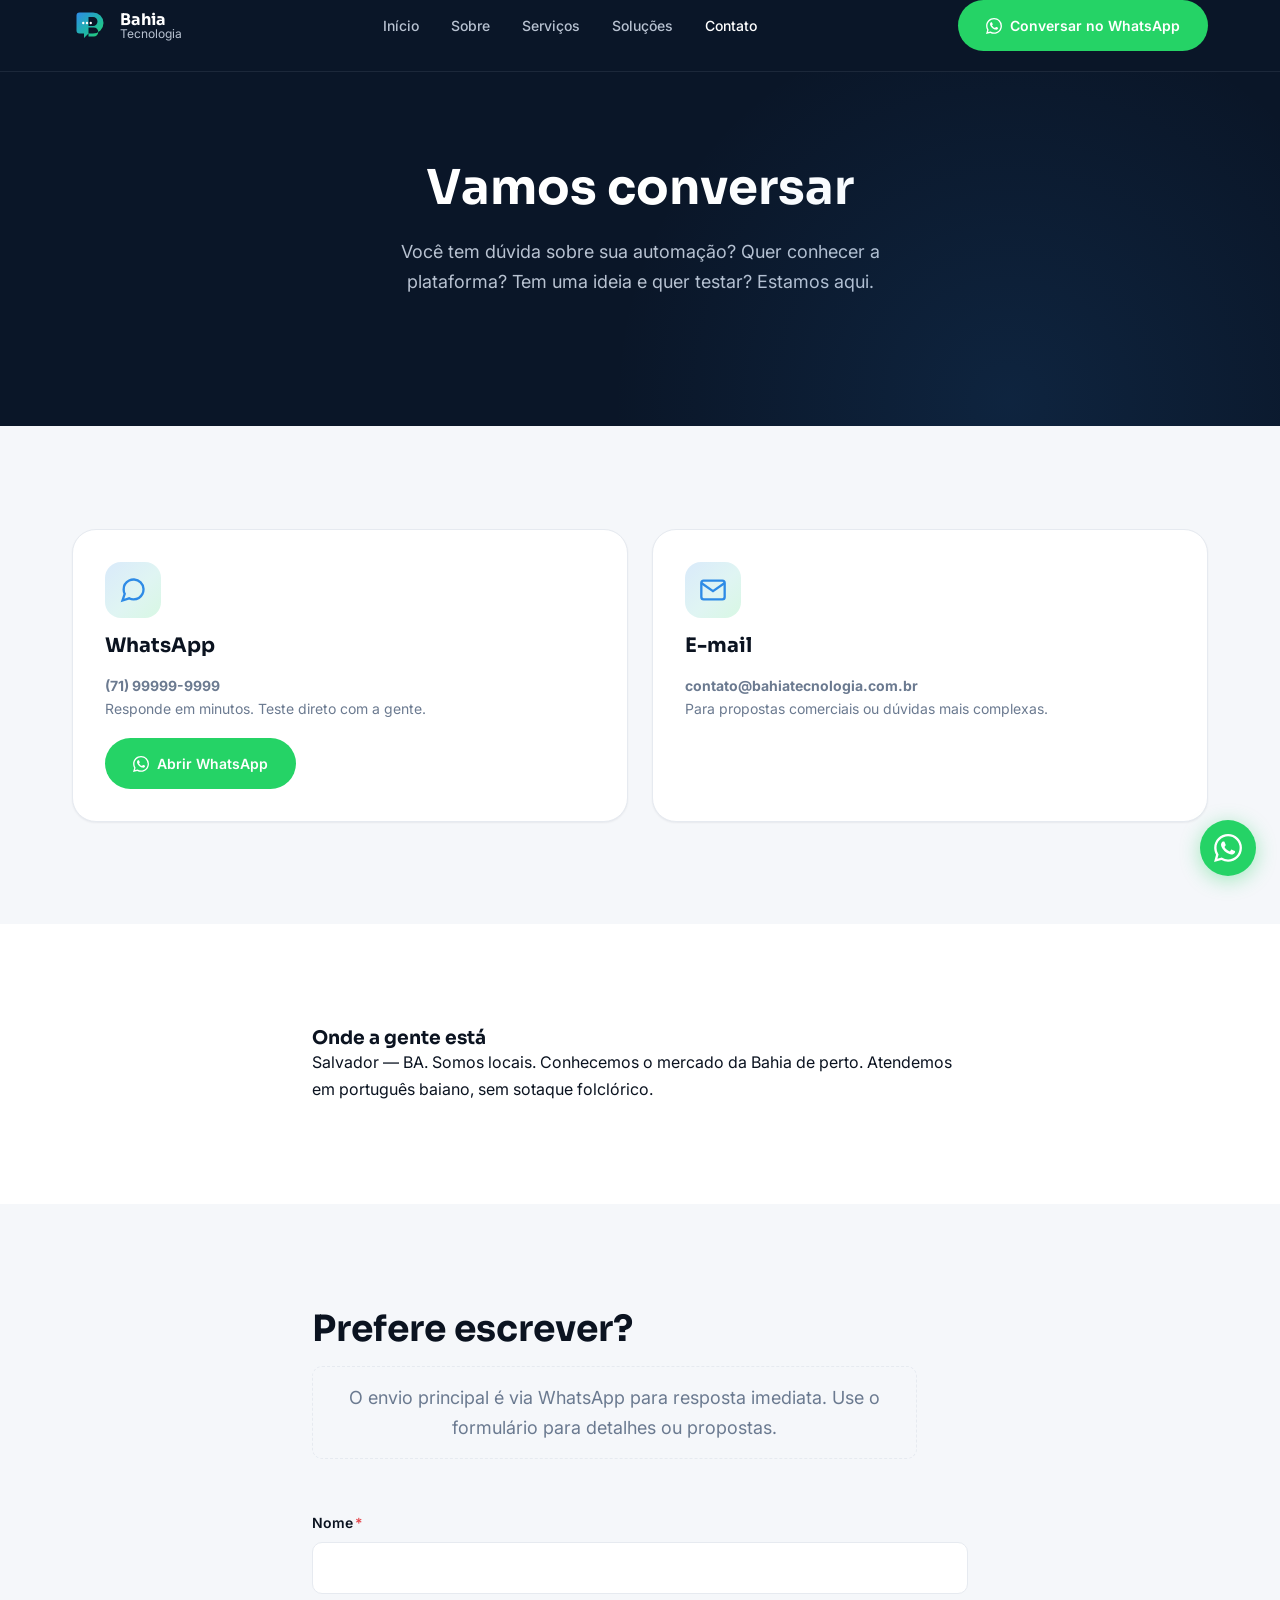
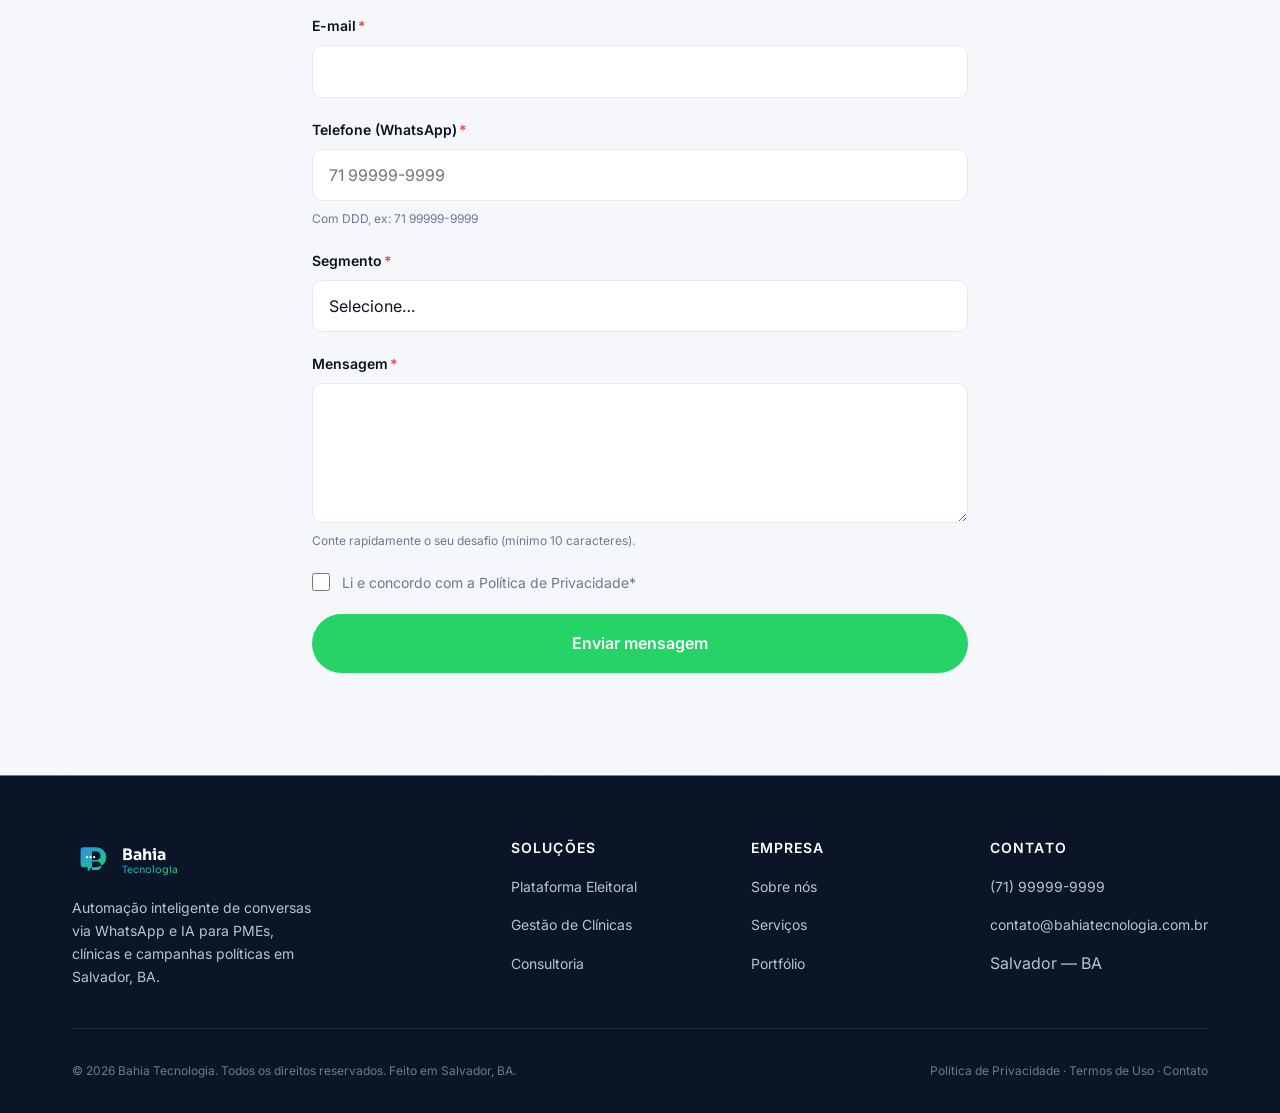
==== contato/index.html @ dd0cb9d2 "feat: implementação completa do site institucional Bahia Tecnologia - 10 páginas HTML (home, sobre, " ====
<!DOCTYPE html>
<html lang="pt-BR">
<head>
  <meta charset="UTF-8">
  <meta name="viewport" content="width=device-width, initial-scale=1.0">
  <title>Contato | Bahia Tecnologia</title>
  <meta name="description" content="Fale conosco. WhatsApp (71) 99999-9999 ou envie e-mail. Estamos em Salvador, BA.">
  <link rel="canonical" href="https://bahiatecnologia.com.br/contato">
  <meta property="og:type" content="website">
  <meta property="og:locale" content="pt_BR">
  <meta property="og:site_name" content="Bahia Tecnologia">
  <meta property="og:title" content="Contato | Bahia Tecnologia">
  <meta property="og:description" content="Fale conosco. WhatsApp (71) 99999-9999 ou envie e-mail. Estamos em Salvador, BA.">
  <meta property="og:url" content="https://bahiatecnologia.com.br/contato">
  <meta property="og:image" content="https://bahiatecnologia.com.br/assets/img/og-cover.svg">
  <meta name="twitter:card" content="summary_large_image">
  <meta name="twitter:title" content="Contato | Bahia Tecnologia">
  <meta name="twitter:description" content="Fale conosco. WhatsApp (71) 99999-9999 ou envie e-mail. Estamos em Salvador, BA.">
  <meta name="twitter:image" content="https://bahiatecnologia.com.br/assets/img/og-cover.svg">
  <meta name="theme-color" content="#0b1320">
  <link rel="icon" type="image/svg+xml" href="/assets/favicon.svg">
  <link rel="preconnect" href="https://fonts.googleapis.com">
  <link rel="preconnect" href="https://fonts.gstatic.com" crossorigin>
  <link rel="stylesheet" href="/assets/css/styles.css">
</head>
<body>
<a class="skip-link" href="#main">Pular para o conteúdo principal</a>
<header class="navbar" role="banner">
  <div class="container">
    <div class="navbar__inner">
      <a href="/" class="navbar__logo" aria-label="Bahia Tecnologia — ir para a página inicial">
        <svg xmlns="http://www.w3.org/2000/svg" viewBox="0 0 48 48" width="36" height="36" aria-hidden="true" focusable="false">
  <defs><linearGradient id="nav-brand" x1="0" y1="0" x2="1" y2="1"><stop offset="0%" stop-color="#2E8BE6"/><stop offset="55%" stop-color="#1FB6A8"/><stop offset="100%" stop-color="#25D366"/></linearGradient></defs>
  <path fill="url(#nav-brand)" d="M10 6 h18 a14 14 0 0 1 0 28 h-6 l-6 6 v-6 h-6 a4 4 0 0 1 -4 -4 V10 a4 4 0 0 1 4 -4 z M22 12 h6 a6 6 0 0 1 0 12 h-6 z M22 26 h7 a6 6 0 0 1 0 12 h-7 z" fill-rule="evenodd"/>
  <g fill="#FFFFFF"><circle cx="15" cy="20" r="1.6"/><circle cx="20" cy="20" r="1.6"/><circle cx="25" cy="20" r="1.6"/></g>
</svg>
        <div class="navbar__logo-text"><strong>Bahia</strong><span>Tecnologia</span></div>
      </a>
      <nav class="navbar__nav" role="navigation" aria-label="Navegação principal">
        <a href="/">Início</a>
        <a href="/sobre">Sobre</a>
        <a href="/servicos">Serviços</a>
        <a href="/portifolio">Soluções</a>
        <a href="/contato" aria-current="page">Contato</a>
      </nav>
      <div class="navbar__actions">
        <a href="https://wa.me/5571999999999?text=Ol%C3%A1!%20Tenho%20interesse%20nas%20solu%C3%A7%C3%B5es%20da%20Bahia%20Tecnologia." class="btn btn-primary navbar__cta" target="_blank" rel="noopener noreferrer" aria-label="Conversar no WhatsApp (abre em nova aba)">
          <svg viewBox="0 0 24 24" width="16" height="16" aria-hidden="true" focusable="false" style="fill:currentColor;flex-shrink:0"><path d="M17.472 14.382c-.297-.149-1.758-.867-2.03-.967-.273-.099-.471-.148-.67.15-.197.297-.767.966-.94 1.164-.173.199-.347.223-.644.075-.297-.15-1.255-.463-2.39-1.475-.883-.788-1.48-1.761-1.653-2.059-.173-.297-.018-.458.13-.606.134-.133.298-.347.446-.52.149-.174.198-.298.298-.497.099-.198.05-.371-.025-.52-.075-.149-.669-1.612-.916-2.207-.242-.579-.487-.5-.669-.51-.173-.008-.371-.01-.57-.01-.198 0-.52.074-.792.372-.272.297-1.04 1.016-1.04 2.479 0 1.462 1.065 2.875 1.213 3.074.149.198 2.096 3.2 5.077 4.487.709.306 1.262.489 1.694.625.712.227 1.36.195 1.871.118.571-.085 1.758-.719 2.006-1.413.248-.694.248-1.289.173-1.413-.074-.124-.272-.198-.57-.347m-5.421 7.403h-.004a9.87 9.87 0 01-5.031-1.378l-.361-.214-3.741.982.998-3.648-.235-.374a9.86 9.86 0 01-1.51-5.26c.001-5.45 4.436-9.884 9.888-9.884 2.64 0 5.122 1.03 6.988 2.898a9.825 9.825 0 012.893 6.994c-.003 5.45-4.437 9.884-9.885 9.884m8.413-18.297A11.815 11.815 0 0012.05 0C5.495 0 .16 5.335.157 11.892c0 2.096.547 4.142 1.588 5.945L.057 24l6.305-1.654a11.882 11.882 0 005.683 1.448h.005c6.554 0 11.89-5.335 11.893-11.893a11.821 11.821 0 00-3.48-8.413z"/></svg> Conversar no WhatsApp
        </a>
        <button class="navbar__burger" aria-expanded="false" aria-controls="mobile-menu" aria-label="Abrir menu de navegação">
          <span></span><span></span><span></span>
        </button>
      </div>
    </div>
  </div>
  <nav id="mobile-menu" class="navbar__mobile" role="navigation" aria-label="Navegação móvel">
    <a href="/">Início</a>
    <a href="/sobre">Sobre</a>
    <a href="/servicos">Serviços</a>
    <a href="/portifolio">Soluções</a>
    <a href="/contato" aria-current="page">Contato</a>
    <a href="https://wa.me/5571999999999?text=Ol%C3%A1!%20Tenho%20interesse%20nas%20solu%C3%A7%C3%B5es%20da%20Bahia%20Tecnologia." class="btn btn-primary" target="_blank" rel="noopener noreferrer">Conversar no WhatsApp</a>
  </nav>
</header>
<main id="main">
<section class="hero hero--compact section--dark" aria-labelledby="ct-title">
  <div class="container">
    <h1 id="ct-title" class="hero__title">Vamos conversar</h1>
    <p class="hero__lead">Você tem dúvida sobre sua automação? Quer conhecer a plataforma? Tem uma ideia e quer testar? Estamos aqui.</p>
  </div>
</section>

<section class="section section--light" aria-labelledby="canais-title">
  <div class="container">
    <h2 id="canais-title" class="visually-hidden">Canais de contato</h2>
    <div class="contact-methods">
      <article class="contact-card">
        <div class="contact-card__icon" aria-hidden="true">
          <svg viewBox="0 0 24 24" stroke-width="2"><path d="M21 11.5a8.38 8.38 0 0 1-.9 3.8 8.5 8.5 0 0 1-7.6 4.7 8.38 8.38 0 0 1-3.8-.9L3 21l1.9-5.7a8.38 8.38 0 0 1-.9-3.8 8.5 8.5 0 0 1 4.7-7.6 8.38 8.38 0 0 1 3.8-.9h.5a8.48 8.48 0 0 1 8 8v.5z"/></svg>
        </div>
        <h3>WhatsApp</h3>
        <p><strong>(71) 99999-9999</strong><br>Responde em minutos. Teste direto com a gente.</p>
        <a href="https://wa.me/5571999999999?text=Ol%C3%A1!%20Tenho%20interesse%20nas%20solu%C3%A7%C3%B5es%20da%20Bahia%20Tecnologia." class="btn btn-primary" target="_blank" rel="noopener noreferrer"><svg viewBox="0 0 24 24" width="16" height="16" aria-hidden="true" focusable="false" style="fill:currentColor;flex-shrink:0"><path d="M17.472 14.382c-.297-.149-1.758-.867-2.03-.967-.273-.099-.471-.148-.67.15-.197.297-.767.966-.94 1.164-.173.199-.347.223-.644.075-.297-.15-1.255-.463-2.39-1.475-.883-.788-1.48-1.761-1.653-2.059-.173-.297-.018-.458.13-.606.134-.133.298-.347.446-.52.149-.174.198-.298.298-.497.099-.198.05-.371-.025-.52-.075-.149-.669-1.612-.916-2.207-.242-.579-.487-.5-.669-.51-.173-.008-.371-.01-.57-.01-.198 0-.52.074-.792.372-.272.297-1.04 1.016-1.04 2.479 0 1.462 1.065 2.875 1.213 3.074.149.198 2.096 3.2 5.077 4.487.709.306 1.262.489 1.694.625.712.227 1.36.195 1.871.118.571-.085 1.758-.719 2.006-1.413.248-.694.248-1.289.173-1.413-.074-.124-.272-.198-.57-.347m-5.421 7.403h-.004a9.87 9.87 0 01-5.031-1.378l-.361-.214-3.741.982.998-3.648-.235-.374a9.86 9.86 0 01-1.51-5.26c.001-5.45 4.436-9.884 9.888-9.884 2.64 0 5.122 1.03 6.988 2.898a9.825 9.825 0 012.893 6.994c-.003 5.45-4.437 9.884-9.885 9.884m8.413-18.297A11.815 11.815 0 0012.05 0C5.495 0 .16 5.335.157 11.892c0 2.096.547 4.142 1.588 5.945L.057 24l6.305-1.654a11.882 11.882 0 005.683 1.448h.005c6.554 0 11.89-5.335 11.893-11.893a11.821 11.821 0 00-3.48-8.413z"/></svg> Abrir WhatsApp</a>
      </article>
      <article class="contact-card">
        <div class="contact-card__icon" aria-hidden="true">
          <svg viewBox="0 0 24 24" stroke-width="2"><path d="M4 4h16c1.1 0 2 .9 2 2v12c0 1.1-.9 2-2 2H4c-1.1 0-2-.9-2-2V6c0-1.1.9-2 2-2z"/><polyline points="22,6 12,13 2,6"/></svg>
        </div>
        <h3>E-mail</h3>
        <p><strong>contato@bahiatecnologia.com.br</strong><br>Para propostas comerciais ou dúvidas mais complexas.</p>
        <a href="mailto:contato@bahiatecnologia.com.br" class="btn btn-secondary">Enviar e-mail</a>
      </article>
    </div>
  </div>
</section>

<section class="section section--light-alt" aria-labelledby="local-title">
  <div class="container container-narrow">
    <h2 id="local-title" class="visually-hidden">Localização</h2>
    <h3>Onde a gente está</h3>
    <p>Salvador — BA. Somos locais. Conhecemos o mercado da Bahia de perto. Atendemos em português baiano, sem sotaque folclórico.</p>
  </div>
</section>

<section class="section section--light" aria-labelledby="form-title">
  <div class="container container-narrow">
    <div class="section__head">
      <h2 id="form-title">Prefere escrever?</h2>
      <p class="form__fallback">O envio principal é via WhatsApp para resposta imediata. Use o formulário para detalhes ou propostas.</p>
    </div>
    <form id="contact-form" class="form" action="#" method="post" novalidate>
      <div class="form__field">
        <label class="form__label" for="nome">Nome<span class="required">*</span></label>
        <input class="form__input" type="text" id="nome" name="nome" required autocomplete="name">
        <span class="form__error" role="alert">Informe seu nome.</span>
      </div>
      <div class="form__field">
        <label class="form__label" for="email">E-mail<span class="required">*</span></label>
        <input class="form__input" type="email" id="email" name="email" required autocomplete="email">
        <span class="form__error" role="alert">Informe um e-mail válido.</span>
      </div>
      <div class="form__field">
        <label class="form__label" for="telefone">Telefone (WhatsApp)<span class="required">*</span></label>
        <input class="form__input" type="tel" id="telefone" name="telefone" required autocomplete="tel" placeholder="71 99999-9999">
        <span class="form__hint">Com DDD, ex: 71 99999-9999</span>
        <span class="form__error" role="alert">Informe um telefone válido.</span>
      </div>
      <div class="form__field">
        <label class="form__label" for="segmento">Segmento<span class="required">*</span></label>
        <select class="form__select" id="segmento" name="segmento" required>
          <option value="">Selecione…</option>
          <option value="clinicas">Clínicas</option>
          <option value="politica">Campanha Política</option>
          <option value="ecommerce">Comércio/E-commerce</option>
          <option value="profissional">Profissional Liberal</option>
          <option value="outro">Outro</option>
        </select>
        <span class="form__error" role="alert">Selecione um segmento.</span>
      </div>
      <div class="form__field">
        <label class="form__label" for="mensagem">Mensagem<span class="required">*</span></label>
        <textarea class="form__textarea" id="mensagem" name="mensagem" required minlength="10"></textarea>
        <span class="form__hint">Conte rapidamente o seu desafio (mínimo 10 caracteres).</span>
        <span class="form__error" role="alert">Escreva ao menos 10 caracteres.</span>
      </div>
      <div class="form__field form__checkbox">
        <input type="checkbox" id="privacy" name="privacy" required>
        <label for="privacy">Li e concordo com a <a href="/politica-privacidade">Política de Privacidade</a><span class="required">*</span></label>
      </div>
      <button type="submit" class="btn btn-primary btn-lg">Enviar mensagem</button>
    </form>
    <div id="form-success" class="form__success" role="status" aria-live="polite">
      <p>✅ Mensagem recebida! Vamos responder pelo WhatsApp em breve.</p>
    </div>
  </div>
</section>
</main>
<footer class="footer" role="contentinfo">
  <div class="container">
    <div class="footer__grid">
      <div class="footer__brand">
        <a href="/" aria-label="Bahia Tecnologia — página inicial">
          <svg xmlns="http://www.w3.org/2000/svg" viewBox="0 0 220 56" width="160" height="40" role="img" aria-label="Bahia Tecnologia">
  <defs><linearGradient id="ft-brand" x1="0" y1="0" x2="1" y2="1"><stop offset="0%" stop-color="#2E8BE6"/><stop offset="55%" stop-color="#1FB6A8"/><stop offset="100%" stop-color="#25D366"/></linearGradient></defs>
  <g transform="translate(4,4)">
    <path fill="url(#ft-brand)" d="M10 6 h18 a14 14 0 0 1 0 28 h-6 l-6 6 v-6 h-6 a4 4 0 0 1 -4 -4 V10 a4 4 0 0 1 4 -4 z M22 12 h6 a6 6 0 0 1 0 12 h-6 z M22 26 h7 a6 6 0 0 1 0 12 h-7 z" fill-rule="evenodd"/>
    <g fill="#FFFFFF"><circle cx="15" cy="20" r="1.6"/><circle cx="20" cy="20" r="1.6"/><circle cx="25" cy="20" r="1.6"/></g>
  </g>
  <g font-family="Sora,'Plus Jakarta Sans',system-ui,sans-serif" fill="#FFFFFF">
    <text x="68" y="28" font-size="22" font-weight="700">Bahia</text>
    <text x="68" y="46" font-size="14" font-weight="400" fill="url(#ft-brand)">Tecnologia</text>
  </g>
</svg>
        </a>
        <p>Automação inteligente de conversas via WhatsApp e IA para PMEs, clínicas e campanhas políticas em Salvador, BA.</p>
      </div>
      <div class="footer__col">
        <h3>Soluções</h3>
        <ul>
          <li><a href="/portifolio/plataforma-eleitoral">Plataforma Eleitoral</a></li>
          <li><a href="/portifolio/gestao-clinicas">Gestão de Clínicas</a></li>
          <li><a href="/servicos">Consultoria</a></li>
        </ul>
      </div>
      <div class="footer__col">
        <h3>Empresa</h3>
        <ul>
          <li><a href="/sobre">Sobre nós</a></li>
          <li><a href="/servicos">Serviços</a></li>
          <li><a href="/portifolio">Portfólio</a></li>
        </ul>
      </div>
      <div class="footer__col">
        <h3>Contato</h3>
        <ul>
          <li><a href="https://wa.me/5571999999999" target="_blank" rel="noopener noreferrer">(71) 99999-9999</a></li>
          <li><a href="mailto:contato@bahiatecnologia.com.br">contato@bahiatecnologia.com.br</a></li>
          <li>Salvador — BA</li>
        </ul>
      </div>
    </div>
    <div class="footer__bottom">
      <p>© 2026 Bahia Tecnologia. Todos os direitos reservados. Feito em Salvador, BA.</p>
      <div>
        <a href="/politica-privacidade">Política de Privacidade</a> ·
        <a href="/termos">Termos de Uso</a> ·
        <a href="/contato">Contato</a>
      </div>
    </div>
  </div>
</footer>
<a href="https://wa.me/5571999999999?text=Ol%C3%A1!%20Tenho%20interesse%20nas%20solu%C3%A7%C3%B5es%20da%20Bahia%20Tecnologia." class="fab-wa" target="_blank" rel="noopener noreferrer" aria-label="Conversar no WhatsApp (abre em nova aba)">
  <svg viewBox="0 0 24 24" aria-hidden="true" focusable="false"><path d="M17.472 14.382c-.297-.149-1.758-.867-2.03-.967-.273-.099-.471-.148-.67.15-.197.297-.767.966-.94 1.164-.173.199-.347.223-.644.075-.297-.15-1.255-.463-2.39-1.475-.883-.788-1.48-1.761-1.653-2.059-.173-.297-.018-.458.13-.606.134-.133.298-.347.446-.52.149-.174.198-.298.298-.497.099-.198.05-.371-.025-.52-.075-.149-.669-1.612-.916-2.207-.242-.579-.487-.5-.669-.51-.173-.008-.371-.01-.57-.01-.198 0-.52.074-.792.372-.272.297-1.04 1.016-1.04 2.479 0 1.462 1.065 2.875 1.213 3.074.149.198 2.096 3.2 5.077 4.487.709.306 1.262.489 1.694.625.712.227 1.36.195 1.871.118.571-.085 1.758-.719 2.006-1.413.248-.694.248-1.289.173-1.413-.074-.124-.272-.198-.57-.347m-5.421 7.403h-.004a9.87 9.87 0 01-5.031-1.378l-.361-.214-3.741.982.998-3.648-.235-.374a9.86 9.86 0 01-1.51-5.26c.001-5.45 4.436-9.884 9.888-9.884 2.64 0 5.122 1.03 6.988 2.898a9.825 9.825 0 012.893 6.994c-.003 5.45-4.437 9.884-9.885 9.884m8.413-18.297A11.815 11.815 0 0012.05 0C5.495 0 .16 5.335.157 11.892c0 2.096.547 4.142 1.588 5.945L.057 24l6.305-1.654a11.882 11.882 0 005.683 1.448h.005c6.554 0 11.89-5.335 11.893-11.893a11.821 11.821 0 00-3.48-8.413z"/></svg>
</a>
<script src="/assets/js/main.js" defer></script>
</body>
</html>
---- assets/css/styles.css ----
/* =================================================================
   Bahia Tecnologia — Design System
   Source of truth: neo-design-system.md
   ================================================================= */

@import url('https://fonts.googleapis.com/css2?family=Sora:wght@400;600;700&family=Inter:wght@400;500;600&display=swap');

/* ── Tokens ─────────────────────────────────────────────────────── */
:root {
  /* Raw palette */
  --color-navy-950: #0A1628;
  --color-navy-900: #0E1E36;
  --color-navy-800: #13294B;
  --color-navy-700: #1B3A66;
  --color-blue-500: #2E8BE6;
  --color-blue-400: #3FA9FF;
  --color-teal-500: #1FB6A8;
  --color-green-500: #25D366;
  --color-green-400: #3DDC84;
  --color-white:    #FFFFFF;
  --color-cream-50: #F5F7FA;
  --color-gray-100: #E6EAF0;
  --color-gray-300: #B8C2D1;
  --color-gray-500: #6B7A90;
  --color-gray-700: #2A3447;
  --color-ink-900:  #0B1320;

  /* Semantic */
  --bg-dark:               var(--color-navy-950);
  --bg-dark-alt:           var(--color-navy-900);
  --bg-light:              var(--color-cream-50);
  --bg-light-alt:          #FFFFFF;
  --surface-elevated-dark: var(--color-navy-800);
  --primary:               var(--color-blue-500);
  --whatsapp:              var(--color-green-500);
  --whatsapp-hover:        var(--color-green-400);
  --text-on-dark:          var(--color-white);
  --text-on-dark-muted:    var(--color-gray-300);
  --text-on-light:         var(--color-ink-900);
  --text-on-light-muted:   var(--color-gray-500);
  --muted:                 var(--color-gray-500);
  --border-dark:           rgba(184,194,209,0.10);
  --border-light:          var(--color-gray-100);
  --focus-ring:            rgba(63,169,255,0.5);
  --danger:                #E5484D;
  --success:               var(--color-green-500);

  /* Gradients */
  --gradient-brand:      linear-gradient(135deg,#2E8BE6 0%,#1FB6A8 55%,#25D366 100%);
  --gradient-brand-soft: linear-gradient(135deg,rgba(46,139,230,.18) 0%,rgba(31,182,168,.14) 55%,rgba(37,211,102,.18) 100%);

  /* Typography */
  --font-display: "Sora","Plus Jakarta Sans",ui-sans-serif,system-ui,sans-serif;
  --font-body:    "Inter",ui-sans-serif,system-ui,-apple-system,"Segoe UI",Roboto,sans-serif;
  --font-mono:    "JetBrains Mono",ui-monospace,Menlo,monospace;

  --text-xs:      0.75rem;
  --text-sm:      0.875rem;
  --text-base:    1rem;
  --text-lg:      1.125rem;
  --text-xl:      1.25rem;
  --text-2xl:     1.5rem;
  --text-3xl:     1.875rem;
  --text-4xl:     2.25rem;
  --text-5xl:     3rem;
  --text-6xl:     3.75rem;
  --text-display: clamp(2.5rem, 4vw + 1rem, 4.5rem);

  /* Layout */
  --container-max:     1200px;
  --container-narrow:  720px;
  --container-padding: clamp(1rem, 4vw, 2rem);

  /* Spacing */
  --space-1:  .25rem;  --space-2:  .5rem;   --space-3:  .75rem;
  --space-4:  1rem;    --space-5:  1.25rem; --space-6:  1.5rem;
  --space-8:  2rem;    --space-10: 2.5rem;  --space-12: 3rem;
  --space-16: 4rem;    --space-20: 5rem;    --space-24: 6rem;
  --space-32: 8rem;

  /* Radius */
  --radius-sm:   6px;
  --radius-md:   10px;
  --radius-lg:   16px;
  --radius-xl:   24px;
  --radius-pill: 999px;

  /* Shadows */
  --shadow-sm:   0 1px 2px rgba(11,19,32,.06);
  --shadow-md:   0 4px 12px rgba(11,19,32,.08);
  --shadow-lg:   0 12px 32px rgba(11,19,32,.12);
  --shadow-dark: 0 12px 32px rgba(0,0,0,.35);
  --shadow-glow: 0 0 60px rgba(31,182,168,.25);

  /* Motion */
  --ease-out:       cubic-bezier(.22,1,.36,1);
  --duration-fast:  150ms;
  --duration-base:  240ms;
  --duration-slow:  400ms;
}

/* ── Reset ───────────────────────────────────────────────────────── */
*, *::before, *::after { box-sizing: border-box; margin: 0; padding: 0; }
html { scroll-behavior: smooth; -webkit-text-size-adjust: 100%; }
body {
  font-family: var(--font-body);
  font-size: var(--text-base);
  line-height: 1.65;
  color: var(--text-on-light);
  background: var(--bg-light);
  overflow-x: hidden;
}
img, svg, video { max-width: 100%; display: block; }
a { color: inherit; text-decoration: none; }
ul, ol { list-style: none; }
button { font: inherit; cursor: pointer; border: none; background: none; }
input, select, textarea { font: inherit; }
h1,h2,h3,h4,h5,h6 {
  font-family: var(--font-display);
  line-height: 1.2;
  font-weight: 700;
}
p { max-width: 65ch; }

/* ── Skip link ───────────────────────────────────────────────────── */
.skip-link {
  position: absolute;
  top: -100%;
  left: var(--space-4);
  padding: var(--space-3) var(--space-6);
  background: var(--whatsapp);
  color: var(--color-white);
  border-radius: var(--radius-md);
  font-weight: 600;
  z-index: 9999;
  transition: top var(--duration-fast);
}
.skip-link:focus { top: var(--space-4); }

/* ── Container ───────────────────────────────────────────────────── */
.container {
  width: 100%;
  max-width: var(--container-max);
  margin-inline: auto;
  padding-inline: var(--container-padding);
}
.container-narrow {
  width: 100%;
  max-width: var(--container-narrow);
  margin-inline: auto;
  padding-inline: var(--container-padding);
}

/* ── Eyebrow ─────────────────────────────────────────────────────── */
.eyebrow {
  display: inline-flex;
  align-items: center;
  gap: .5rem;
  font-family: var(--font-body);
  font-size: var(--text-xs);
  font-weight: 600;
  letter-spacing: .12em;
  text-transform: uppercase;
  background: var(--gradient-brand);
  -webkit-background-clip: text;
  -webkit-text-fill-color: transparent;
  background-clip: text;
  color: transparent;
}
.eyebrow::before {
  content: "";
  display: block;
  width: 24px;
  height: 1.5px;
  background: var(--gradient-brand);
  flex-shrink: 0;
}

/* ── Buttons ─────────────────────────────────────────────────────── */
.btn {
  display: inline-flex;
  align-items: center;
  justify-content: center;
  gap: .5rem;
  padding: .875rem 1.75rem;
  border-radius: var(--radius-pill);
  font-weight: 600;
  font-size: var(--text-sm);
  min-height: 44px;
  transition: background var(--duration-fast) var(--ease-out),
              transform var(--duration-fast) var(--ease-out),
              box-shadow var(--duration-fast) var(--ease-out);
  white-space: nowrap;
}
.btn:focus-visible {
  outline: 2px solid var(--focus-ring);
  outline-offset: 3px;
}
.btn-primary {
  background: var(--whatsapp);
  color: var(--color-white);
}
.btn-primary:hover {
  background: var(--whatsapp-hover);
  transform: translateY(-1px);
}
.btn-secondary {
  background: transparent;
  color: var(--text-on-dark);
  border: 1.5px solid rgba(255,255,255,0.25);
}
.btn-secondary:hover {
  background: rgba(46,139,230,.08);
  border-color: rgba(255,255,255,.5);
}
.btn-ghost {
  background: transparent;
  color: var(--text-on-dark);
  padding: .875rem 1rem;
}
.btn-ghost:hover { text-decoration: underline; }
.btn-light {
  background: var(--color-white);
  color: var(--color-ink-900);
}
.btn-light:hover { background: var(--color-cream-50); }
.btn-lg { padding: 1rem 2.5rem; font-size: var(--text-base); }

/* ── Navbar ──────────────────────────────────────────────────────── */
.navbar {
  position: sticky;
  top: 0;
  z-index: 100;
  height: 64px;
  background: var(--bg-dark);
  border-bottom: 1px solid var(--border-dark);
  transition: background var(--duration-base);
}
.navbar.scrolled {
  background: rgba(10,22,40,.92);
  backdrop-filter: blur(12px);
  -webkit-backdrop-filter: blur(12px);
}
.navbar__inner {
  height: 100%;
  display: flex;
  align-items: center;
  justify-content: space-between;
  gap: var(--space-6);
}
.navbar__logo {
  display: flex;
  align-items: center;
  gap: var(--space-3);
  color: var(--text-on-dark);
  flex-shrink: 0;
}
.navbar__logo-text {
  display: flex;
  flex-direction: column;
  line-height: 1;
}
.navbar__logo-text strong {
  font-family: var(--font-display);
  font-size: var(--text-base);
  font-weight: 700;
  color: var(--text-on-dark);
}
.navbar__logo-text span {
  font-size: var(--text-xs);
  color: var(--text-on-dark-muted);
}
.navbar__nav { display: none; align-items: center; gap: var(--space-2); }
.navbar__nav a {
  font-size: var(--text-sm);
  font-weight: 500;
  color: var(--text-on-dark-muted);
  padding: var(--space-2) var(--space-3);
  border-radius: var(--radius-md);
  transition: color var(--duration-fast);
}
.navbar__nav a:hover,
.navbar__nav a[aria-current="page"] { color: var(--text-on-dark); }
.navbar__actions { display: flex; align-items: center; gap: var(--space-3); }
.navbar__cta { display: none; }

/* Hamburger */
.navbar__burger {
  display: flex;
  flex-direction: column;
  justify-content: center;
  gap: 5px;
  width: 40px;
  height: 40px;
  padding: 8px;
  color: var(--text-on-dark);
  border-radius: var(--radius-md);
  transition: background var(--duration-fast);
}
.navbar__burger:hover { background: rgba(255,255,255,.06); }
.navbar__burger:focus-visible { outline: 2px solid var(--focus-ring); outline-offset: 2px; }
.navbar__burger span {
  display: block;
  width: 100%;
  height: 2px;
  background: currentColor;
  border-radius: 2px;
  transition: transform var(--duration-base) var(--ease-out),
              opacity var(--duration-base);
}
.navbar__burger[aria-expanded="true"] span:nth-child(1) { transform: translateY(7px) rotate(45deg); }
.navbar__burger[aria-expanded="true"] span:nth-child(2) { opacity: 0; }
.navbar__burger[aria-expanded="true"] span:nth-child(3) { transform: translateY(-7px) rotate(-45deg); }

/* Mobile drawer */
.navbar__mobile {
  display: none;
  position: fixed;
  inset: 64px 0 0 0;
  background: var(--bg-dark);
  padding: var(--space-6) var(--container-padding);
  flex-direction: column;
  gap: var(--space-2);
  overflow-y: auto;
  z-index: 99;
}
.navbar__mobile.is-open { display: flex; }
.navbar__mobile a {
  display: block;
  font-size: var(--text-lg);
  font-weight: 500;
  color: var(--text-on-dark-muted);
  padding: var(--space-4) var(--space-4);
  border-radius: var(--radius-lg);
  border-bottom: 1px solid var(--border-dark);
  transition: color var(--duration-fast), background var(--duration-fast);
}
.navbar__mobile a:hover,
.navbar__mobile a[aria-current="page"] {
  color: var(--text-on-dark);
  background: rgba(255,255,255,.04);
}
.navbar__mobile .btn-primary { margin-top: var(--space-4); width: 100%; justify-content: center; }

@media (min-width: 768px) {
  .navbar { height: 72px; }
  .navbar__burger { display: none; }
  .navbar__nav { display: flex; }
  .navbar__cta { display: inline-flex; }
}

/* ── Footer ──────────────────────────────────────────────────────── */
.footer {
  background: var(--color-navy-950);
  color: var(--text-on-dark-muted);
  border-top: 1px solid transparent;
  border-image: var(--gradient-brand) 1;
  padding-top: var(--space-16);
  padding-bottom: var(--space-8);
}
.footer__grid {
  display: grid;
  grid-template-columns: 1fr;
  gap: var(--space-10);
  padding-bottom: var(--space-10);
}
.footer__brand p {
  font-size: var(--text-sm);
  margin-top: var(--space-4);
  max-width: 28ch;
  color: var(--text-on-dark-muted);
}
.footer__col h3 {
  font-family: var(--font-body);
  font-size: var(--text-sm);
  font-weight: 600;
  color: var(--text-on-dark);
  text-transform: uppercase;
  letter-spacing: .08em;
  margin-bottom: var(--space-4);
}
.footer__col ul { display: flex; flex-direction: column; gap: var(--space-3); }
.footer__col ul li a {
  font-size: var(--text-sm);
  color: var(--text-on-dark-muted);
  transition: color var(--duration-fast);
}
.footer__col ul li a:hover { color: var(--text-on-dark); }
.footer__bottom {
  display: flex;
  flex-wrap: wrap;
  align-items: center;
  justify-content: space-between;
  gap: var(--space-4);
  padding-top: var(--space-8);
  border-top: 1px solid var(--border-dark);
  font-size: var(--text-xs);
  color: var(--muted);
}
.footer__bottom a { color: var(--muted); }
.footer__bottom a:hover { color: var(--text-on-dark); }

@media (min-width: 768px) {
  .footer__grid { grid-template-columns: 2fr 1fr 1fr 1fr; }
}

/* ── Section base ────────────────────────────────────────────────── */
.section {
  padding-block: clamp(4rem, 8vw, 8rem);
}
.section--dark {
  background: var(--bg-dark);
  color: var(--text-on-dark);
}
.section--dark-alt {
  background: var(--bg-dark-alt);
  color: var(--text-on-dark);
}
.section--light { background: var(--bg-light); color: var(--text-on-light); }
.section--light-alt { background: var(--bg-light-alt); color: var(--text-on-light); }
.section__head { margin-bottom: clamp(2rem, 4vw, 3.5rem); }
.section__head .eyebrow { margin-bottom: var(--space-4); }
.section__head h2 {
  font-size: var(--text-3xl);
  margin-bottom: var(--space-4);
}
.section__head p { font-size: var(--text-lg); color: var(--text-on-light-muted); max-width: 55ch; }
.section--dark .section__head p,
.section--dark-alt .section__head p { color: var(--text-on-dark-muted); }

@media (min-width: 1024px) {
  .section__head h2 { font-size: var(--text-4xl); }
}

/* ── Hero ─────────────────────────────────────────────────────────── */
.hero {
  background: var(--bg-dark);
  color: var(--text-on-dark);
  padding-block: clamp(5rem, 12vw, 10rem);
  position: relative;
  overflow: hidden;
}
.hero::before {
  content: "";
  position: absolute;
  top: -20%;
  right: -10%;
  width: 70vw;
  height: 70vw;
  max-width: 800px;
  max-height: 800px;
  background: radial-gradient(ellipse at center, rgba(46,139,230,.12) 0%, transparent 70%);
  pointer-events: none;
  aria-hidden: true;
}
.hero__eyebrow { margin-bottom: var(--space-6); }
.hero__title {
  font-size: var(--text-display);
  font-weight: 700;
  line-height: 1.08;
  margin-bottom: var(--space-6);
}
.hero__title .gradient-text {
  background: var(--gradient-brand);
  -webkit-background-clip: text;
  -webkit-text-fill-color: transparent;
  background-clip: text;
}
.hero__lead {
  font-size: var(--text-lg);
  color: var(--text-on-dark-muted);
  max-width: 50ch;
  margin-bottom: var(--space-10);
}
.hero__actions {
  display: flex;
  flex-wrap: wrap;
  gap: var(--space-4);
  margin-bottom: var(--space-10);
}
.hero__inner {
  display: grid;
  gap: var(--space-12);
  align-items: center;
}
@media (min-width: 1024px) {
  .hero__inner { grid-template-columns: 1fr 1fr; }
  .hero__title { font-size: clamp(2.5rem, 4vw + 1rem, 4.5rem); }
}

/* Hero compact (inner pages) */
.hero--compact {
  padding-block: clamp(3rem, 7vw, 6rem);
  text-align: center;
}
.hero--compact .hero__title { font-size: var(--text-5xl); }
.hero--compact .hero__lead { margin-inline: auto; }
.hero--compact .hero__actions { justify-content: center; }

/* ── Stats strip ─────────────────────────────────────────────────── */
.stats-strip {
  background: var(--bg-dark-alt);
  border-top: 1px solid var(--border-dark);
  border-bottom: 1px solid var(--border-dark);
  padding-block: var(--space-8);
}
.stats-strip__grid {
  display: grid;
  grid-template-columns: repeat(2, 1fr);
  gap: var(--space-8) var(--space-6);
  text-align: center;
}
.stats-strip__item strong {
  display: block;
  font-family: var(--font-display);
  font-size: var(--text-3xl);
  font-weight: 700;
  background: var(--gradient-brand);
  -webkit-background-clip: text;
  -webkit-text-fill-color: transparent;
  background-clip: text;
  line-height: 1;
  margin-bottom: var(--space-2);
}
.stats-strip__item span {
  font-size: var(--text-xs);
  color: var(--text-on-dark-muted);
  text-transform: uppercase;
  letter-spacing: .08em;
}
@media (min-width: 768px) {
  .stats-strip__grid { grid-template-columns: repeat(4, 1fr); }
}

/* ── Cards ───────────────────────────────────────────────────────── */
.card {
  padding: var(--space-8);
  border-radius: var(--radius-lg);
  transition: transform var(--duration-base) var(--ease-out),
              box-shadow var(--duration-base);
}
.card--dark {
  background: var(--surface-elevated-dark);
  border: 1px solid rgba(184,194,209,.08);
  box-shadow: var(--shadow-dark);
  color: var(--text-on-dark);
}
.card--light {
  background: var(--bg-light-alt);
  border: 1px solid var(--border-light);
  box-shadow: var(--shadow-md);
  color: var(--text-on-light);
}
.card:hover { transform: translateY(-4px); box-shadow: var(--shadow-lg); }
@media (prefers-reduced-motion: reduce) {
  .card, .card:hover { transform: none; transition: none; }
}
.card__icon {
  width: 56px;
  height: 56px;
  display: flex;
  align-items: center;
  justify-content: center;
  border-radius: var(--radius-lg);
  background: var(--gradient-brand-soft);
  margin-bottom: var(--space-6);
}
.card__icon svg { width: 28px; height: 28px; }
.card h3 { font-size: var(--text-xl); margin-bottom: var(--space-3); }
.card--dark h3 { color: var(--text-on-dark); }
.card--light h3 { color: var(--text-on-light); }
.card p { font-size: var(--text-sm); }
.card--dark p { color: var(--text-on-dark-muted); max-width: none; }
.card--light p { color: var(--text-on-light-muted); max-width: none; }

/* Card product */
.card-product {
  position: relative;
  overflow: hidden;
}
.card-product::after {
  content: "";
  position: absolute;
  bottom: 0;
  left: 0;
  right: 0;
  height: 3px;
  background: var(--gradient-brand);
  opacity: 0;
  transition: opacity var(--duration-base);
}
.card-product:hover::after { opacity: 1; }

/* ── Grid layouts ────────────────────────────────────────────────── */
.grid-2 { display: grid; gap: var(--space-6); }
.grid-3 { display: grid; gap: var(--space-6); }
.grid-4 { display: grid; gap: var(--space-6); }
@media (min-width: 768px) {
  .grid-2 { grid-template-columns: repeat(2, 1fr); }
  .grid-3 { grid-template-columns: repeat(2, 1fr); }
  .grid-4 { grid-template-columns: repeat(2, 1fr); }
}
@media (min-width: 1024px) {
  .grid-3 { grid-template-columns: repeat(3, 1fr); }
  .grid-4 { grid-template-columns: repeat(4, 1fr); }
}

/* ── Wave divider ────────────────────────────────────────────────── */
.wave-divider {
  width: 100%;
  height: 64px;
  overflow: hidden;
  line-height: 0;
  display: block;
}
.wave-divider svg { width: 100%; height: 100%; }

/* ── WhatsApp FAB ────────────────────────────────────────────────── */
.fab-wa {
  position: fixed;
  bottom: var(--space-6);
  right: var(--space-6);
  z-index: 200;
  width: 56px;
  height: 56px;
  border-radius: 50%;
  background: var(--whatsapp);
  color: var(--color-white);
  display: flex;
  align-items: center;
  justify-content: center;
  box-shadow: 0 4px 20px rgba(37,211,102,.4);
  transition: background var(--duration-fast), transform var(--duration-fast), box-shadow var(--duration-fast);
}
.fab-wa:hover {
  background: var(--whatsapp-hover);
  transform: scale(1.08);
  box-shadow: 0 6px 28px rgba(37,211,102,.5);
}
.fab-wa:focus-visible { outline: 3px solid var(--focus-ring); outline-offset: 3px; }
.fab-wa svg { width: 28px; height: 28px; fill: currentColor; }

/* ── Breadcrumb ──────────────────────────────────────────────────── */
.breadcrumb {
  display: flex;
  flex-wrap: wrap;
  gap: var(--space-2);
  align-items: center;
  font-size: var(--text-sm);
  color: var(--text-on-dark-muted);
  padding-block: var(--space-4);
  border-bottom: 1px solid var(--border-dark);
}
.breadcrumb a { color: var(--text-on-dark-muted); transition: color var(--duration-fast); }
.breadcrumb a:hover { color: var(--text-on-dark); }
.breadcrumb li { display: flex; align-items: center; gap: var(--space-2); }
.breadcrumb li + li::before { content: "/"; opacity: .4; }

/* ── Steps ───────────────────────────────────────────────────────── */
.steps { display: flex; flex-direction: column; gap: var(--space-8); }
.step { display: flex; gap: var(--space-6); align-items: flex-start; }
.step__num {
  flex-shrink: 0;
  width: 40px;
  height: 40px;
  border-radius: 50%;
  background: var(--gradient-brand);
  color: #fff;
  display: flex;
  align-items: center;
  justify-content: center;
  font-family: var(--font-display);
  font-weight: 700;
  font-size: var(--text-sm);
}
.step__body h3 { font-size: var(--text-xl); margin-bottom: var(--space-2); }
.step__body p { font-size: var(--text-base); }

/* ── FAQ Accordion ───────────────────────────────────────────────── */
.faq { display: flex; flex-direction: column; gap: var(--space-3); }
.faq__item {
  border: 1px solid var(--border-dark);
  border-radius: var(--radius-lg);
  overflow: hidden;
}
.section--light .faq__item { border-color: var(--border-light); }
.faq__question {
  width: 100%;
  display: flex;
  justify-content: space-between;
  align-items: center;
  gap: var(--space-4);
  padding: var(--space-5) var(--space-6);
  text-align: left;
  font-size: var(--text-base);
  font-weight: 600;
  color: var(--text-on-dark);
  background: var(--surface-elevated-dark);
  transition: background var(--duration-fast);
}
.section--light .faq__question {
  color: var(--text-on-light);
  background: var(--bg-light-alt);
}
.faq__question:hover { background: var(--bg-dark-alt); }
.section--light .faq__question:hover { background: var(--color-cream-50); }
.faq__question:focus-visible { outline: 2px solid var(--focus-ring); outline-offset: -2px; }
.faq__question svg {
  flex-shrink: 0;
  width: 20px;
  height: 20px;
  transition: transform var(--duration-base) var(--ease-out);
  stroke: currentColor;
  fill: none;
}
.faq__question[aria-expanded="true"] svg { transform: rotate(180deg); }
.faq__answer {
  display: none;
  padding: var(--space-5) var(--space-6);
  font-size: var(--text-base);
  color: var(--text-on-dark-muted);
  background: var(--bg-dark-alt);
  border-top: 1px solid var(--border-dark);
}
.section--light .faq__answer {
  color: var(--text-on-light-muted);
  background: var(--bg-light);
  border-top-color: var(--border-light);
}
.faq__answer.is-open { display: block; }

/* ── Form ────────────────────────────────────────────────────────── */
.form { display: flex; flex-direction: column; gap: var(--space-5); }
.form__row { display: flex; flex-direction: column; gap: var(--space-5); }
@media (min-width: 600px) { .form__row { flex-direction: row; } .form__row .form__field { flex: 1; } }
.form__field { display: flex; flex-direction: column; gap: var(--space-2); }
.form__label {
  font-size: var(--text-sm);
  font-weight: 600;
  color: var(--text-on-dark);
}
.section--light .form__label { color: var(--text-on-light); }
.form__label .required { color: var(--danger); margin-left: 2px; }
.form__input,
.form__select,
.form__textarea {
  padding: var(--space-3) var(--space-4);
  border-radius: var(--radius-md);
  border: 1.5px solid var(--border-dark);
  background: var(--surface-elevated-dark);
  color: var(--text-on-dark);
  font-size: var(--text-base);
  transition: border-color var(--duration-fast), box-shadow var(--duration-fast);
  min-height: 44px;
}
.section--light .form__input,
.section--light .form__select,
.section--light .form__textarea {
  background: var(--bg-light-alt);
  border-color: var(--border-light);
  color: var(--text-on-light);
}
.form__input:focus,
.form__select:focus,
.form__textarea:focus {
  outline: none;
  border-color: var(--primary);
  box-shadow: 0 0 0 3px var(--focus-ring);
}
.form__textarea { min-height: 140px; resize: vertical; }
.form__select { appearance: none; cursor: pointer; }
.form__hint {
  font-size: var(--text-xs);
  color: var(--muted);
}
.form__error {
  font-size: var(--text-xs);
  color: var(--danger);
  display: none;
}
.form__field.has-error .form__error { display: block; }
.form__field.has-error .form__input,
.form__field.has-error .form__select,
.form__field.has-error .form__textarea { border-color: var(--danger); }
.form__success {
  padding: var(--space-4) var(--space-6);
  background: rgba(37,211,102,.12);
  border: 1px solid rgba(37,211,102,.3);
  border-radius: var(--radius-lg);
  color: var(--color-green-400);
  font-weight: 600;
  text-align: center;
  display: none;
}
.form__success.is-visible { display: block; }
.form__fallback {
  font-size: var(--text-sm);
  color: var(--text-on-dark-muted);
  padding: var(--space-4);
  border: 1px dashed var(--border-dark);
  border-radius: var(--radius-md);
  text-align: center;
}
.section--light .form__fallback { color: var(--text-on-light-muted); border-color: var(--border-light); }

/* Checkbox */
.form__checkbox { flex-direction: row; align-items: flex-start; gap: var(--space-3); }
.form__checkbox input { width: 18px; height: 18px; flex-shrink: 0; margin-top: 2px; cursor: pointer; accent-color: var(--whatsapp); }
.form__checkbox label { font-size: var(--text-sm); cursor: pointer; }
.section--light .form__checkbox label { color: var(--text-on-light-muted); }

/* ── CTA Section ─────────────────────────────────────────────────── */
.cta-section {
  background: var(--bg-dark);
  color: var(--text-on-dark);
  padding-block: clamp(4rem, 8vw, 7rem);
  text-align: center;
  position: relative;
  overflow: hidden;
}
.cta-section::before {
  content: "";
  position: absolute;
  inset: 0;
  background: var(--gradient-brand-soft);
  pointer-events: none;
}
.cta-section .container { position: relative; }
.cta-section h2 { font-size: var(--text-4xl); margin-bottom: var(--space-4); }
.cta-section p { font-size: var(--text-lg); color: var(--text-on-dark-muted); margin-inline: auto; margin-bottom: var(--space-10); }
.cta-section__actions { display: flex; flex-wrap: wrap; justify-content: center; gap: var(--space-4); }

/* ── Product hero (split layout) ─────────────────────────────────── */
.hero-product {
  background: var(--bg-dark);
  color: var(--text-on-dark);
  padding-block: clamp(4rem, 9vw, 8rem);
  position: relative;
  overflow: hidden;
}
.hero-product__inner {
  display: grid;
  gap: var(--space-10);
  align-items: center;
}
@media (min-width: 1024px) {
  .hero-product__inner { grid-template-columns: 3fr 2fr; }
}
.hero-product__title { font-size: var(--text-5xl); margin-bottom: var(--space-5); line-height: 1.1; }
.hero-product__lead { font-size: var(--text-lg); color: var(--text-on-dark-muted); margin-bottom: var(--space-8); max-width: 50ch; }

/* Chat bubble mockup */
.chat-mockup {
  display: flex;
  flex-direction: column;
  gap: var(--space-4);
  padding: var(--space-6);
  background: var(--surface-elevated-dark);
  border: 1px solid var(--border-dark);
  border-radius: var(--radius-xl);
  max-width: 360px;
}
.chat-bubble {
  max-width: 85%;
  padding: var(--space-3) var(--space-4);
  border-radius: 1rem;
  font-size: var(--text-sm);
}
.chat-bubble--bot {
  align-self: flex-start;
  background: var(--surface-elevated-dark);
  border: 1px solid var(--border-dark);
  border-bottom-left-radius: .25rem;
  color: var(--text-on-dark);
}
.chat-bubble--user {
  align-self: flex-end;
  background: rgba(37,211,102,.14);
  border: 1px solid rgba(37,211,102,.3);
  border-bottom-right-radius: .25rem;
  color: var(--text-on-dark);
}
.chat-bubble__time { font-size: .65rem; color: var(--muted); margin-top: 4px; display: block; text-align: right; }

/* ── Metrics row ─────────────────────────────────────────────────── */
.metrics { display: grid; gap: var(--space-6); }
.metric {
  text-align: center;
  padding: var(--space-8);
  background: var(--surface-elevated-dark);
  border: 1px solid var(--border-dark);
  border-radius: var(--radius-lg);
}
.metric__value {
  font-family: var(--font-display);
  font-size: var(--text-4xl);
  font-weight: 700;
  background: var(--gradient-brand);
  -webkit-background-clip: text;
  -webkit-text-fill-color: transparent;
  background-clip: text;
  line-height: 1;
  margin-bottom: var(--space-2);
}
.metric__label { font-size: var(--text-sm); color: var(--text-on-dark-muted); }

@media (min-width: 768px) {
  .metrics { grid-template-columns: repeat(3, 1fr); }
}

/* ── Contact cards ───────────────────────────────────────────────── */
.contact-methods {
  display: grid;
  gap: var(--space-6);
}
@media (min-width: 768px) {
  .contact-methods { grid-template-columns: repeat(2, 1fr); }
}
.contact-card {
  display: flex;
  flex-direction: column;
  align-items: flex-start;
  gap: var(--space-4);
  padding: var(--space-8);
  background: var(--bg-light-alt);
  border: 1px solid var(--border-light);
  border-radius: var(--radius-xl);
  box-shadow: var(--shadow-sm);
}
.contact-card__icon {
  width: 56px;
  height: 56px;
  border-radius: var(--radius-lg);
  display: flex;
  align-items: center;
  justify-content: center;
  background: var(--gradient-brand-soft);
}
.contact-card__icon svg { width: 28px; height: 28px; stroke: var(--primary); fill: none; }
.contact-card h3 { font-size: var(--text-xl); color: var(--text-on-light); }
.contact-card p { font-size: var(--text-sm); color: var(--text-on-light-muted); max-width: none; }
.contact-card .btn { margin-top: auto; }

/* ── Legal page ──────────────────────────────────────────────────── */
.legal-content h2 { font-size: var(--text-2xl); margin-top: var(--space-10); margin-bottom: var(--space-4); color: var(--text-on-light); }
.legal-content h3 { font-size: var(--text-xl); margin-top: var(--space-8); margin-bottom: var(--space-3); color: var(--text-on-light); }
.legal-content p { font-size: var(--text-base); color: var(--text-on-light-muted); margin-bottom: var(--space-4); }
.legal-content ul { padding-left: var(--space-6); margin-bottom: var(--space-4); list-style: disc; }
.legal-content ul li { font-size: var(--text-base); color: var(--text-on-light-muted); margin-bottom: var(--space-2); }
.legal-meta { font-size: var(--text-sm); color: var(--muted); border-top: 1px solid var(--border-light); padding-top: var(--space-6); margin-top: var(--space-12); }

/* ── 404 page ────────────────────────────────────────────────────── */
.error-page {
  min-height: 70vh;
  display: flex;
  align-items: center;
  justify-content: center;
  text-align: center;
  padding-block: var(--space-24);
}
.error-page__code {
  font-size: clamp(5rem, 15vw, 10rem);
  font-family: var(--font-display);
  font-weight: 700;
  background: var(--gradient-brand);
  -webkit-background-clip: text;
  -webkit-text-fill-color: transparent;
  background-clip: text;
  line-height: 1;
  margin-bottom: var(--space-4);
}
.error-page h1 { font-size: var(--text-3xl); margin-bottom: var(--space-4); }
.error-page p { font-size: var(--text-lg); color: var(--text-on-dark-muted); margin-bottom: var(--space-10); margin-inline: auto; }
.error-page__actions { display: flex; flex-wrap: wrap; justify-content: center; gap: var(--space-4); }

/* ── Segment cards ───────────────────────────────────────────────── */
.segment-card {
  padding: var(--space-8);
  background: var(--bg-light-alt);
  border: 1px solid var(--border-light);
  border-radius: var(--radius-lg);
  box-shadow: var(--shadow-sm);
  transition: transform var(--duration-base) var(--ease-out), box-shadow var(--duration-base);
}
.segment-card:hover { transform: translateY(-4px); box-shadow: var(--shadow-lg); }
@media (prefers-reduced-motion: reduce) {
  .segment-card, .segment-card:hover { transform: none; transition: none; }
}
.segment-card__icon {
  font-size: 2.5rem;
  margin-bottom: var(--space-4);
}
.segment-card h3 { font-size: var(--text-xl); margin-bottom: var(--space-3); color: var(--text-on-light); }
.segment-card p { font-size: var(--text-sm); color: var(--text-on-light-muted); max-width: none; }

/* ── Service card ────────────────────────────────────────────────── */
.service-card {
  padding: var(--space-8);
  background: var(--bg-light-alt);
  border: 1px solid var(--border-light);
  border-left: 3px solid transparent;
  border-image: var(--gradient-brand) 1;
  border-left-style: solid;
  border-radius: var(--radius-lg);
  box-shadow: var(--shadow-sm);
}
.service-card h3 { font-size: var(--text-xl); margin-bottom: var(--space-4); color: var(--text-on-light); }
.service-card p { font-size: var(--text-base); color: var(--text-on-light-muted); margin-bottom: var(--space-4); max-width: none; }
.service-card ul { display: flex; flex-direction: column; gap: var(--space-2); padding-left: var(--space-4); list-style: none; }
.service-card ul li {
  position: relative;
  font-size: var(--text-sm);
  color: var(--text-on-light-muted);
  padding-left: var(--space-5);
}
.service-card ul li::before {
  content: "";
  position: absolute;
  left: 0;
  top: .55em;
  width: 8px;
  height: 8px;
  border-radius: 50%;
  background: var(--gradient-brand);
}

/* ── Utilities ───────────────────────────────────────────────────── */
.text-center { text-align: center; }
.text-muted { color: var(--muted); }
.text-gradient {
  background: var(--gradient-brand);
  -webkit-background-clip: text;
  -webkit-text-fill-color: transparent;
  background-clip: text;
}
.visually-hidden {
  position: absolute;
  width: 1px;
  height: 1px;
  padding: 0;
  margin: -1px;
  overflow: hidden;
  clip: rect(0,0,0,0);
  white-space: nowrap;
  border: 0;
}
.mt-auto { margin-top: auto; }
.inline-flex { display: inline-flex; align-items: center; gap: .375rem; }

/* Features list */
.feature-list { display: flex; flex-direction: column; gap: var(--space-3); }
.feature-list li {
  display: flex;
  align-items: flex-start;
  gap: var(--space-3);
  font-size: var(--text-base);
  color: var(--text-on-dark-muted);
}
.feature-list li::before {
  content: "";
  flex-shrink: 0;
  width: 20px;
  height: 20px;
  background: url("data:image/svg+xml,%3Csvg xmlns='http://www.w3.org/2000/svg' viewBox='0 0 20 20' fill='%2325D366'%3E%3Cpath fill-rule='evenodd' d='M16.707 5.293a1 1 0 010 1.414l-8 8a1 1 0 01-1.414 0l-4-4a1 1 0 011.414-1.414L8 12.586l7.293-7.293a1 1 0 011.414 0z' clip-rule='evenodd'/%3E%3C/svg%3E") center/contain no-repeat;
  margin-top: 2px;
}
.section--light .feature-list li { color: var(--text-on-light-muted); }

/* ── Responsive typography ───────────────────────────────────────── */
@media (min-width: 768px) {
  .stats-strip__item strong { font-size: var(--text-4xl); }
}
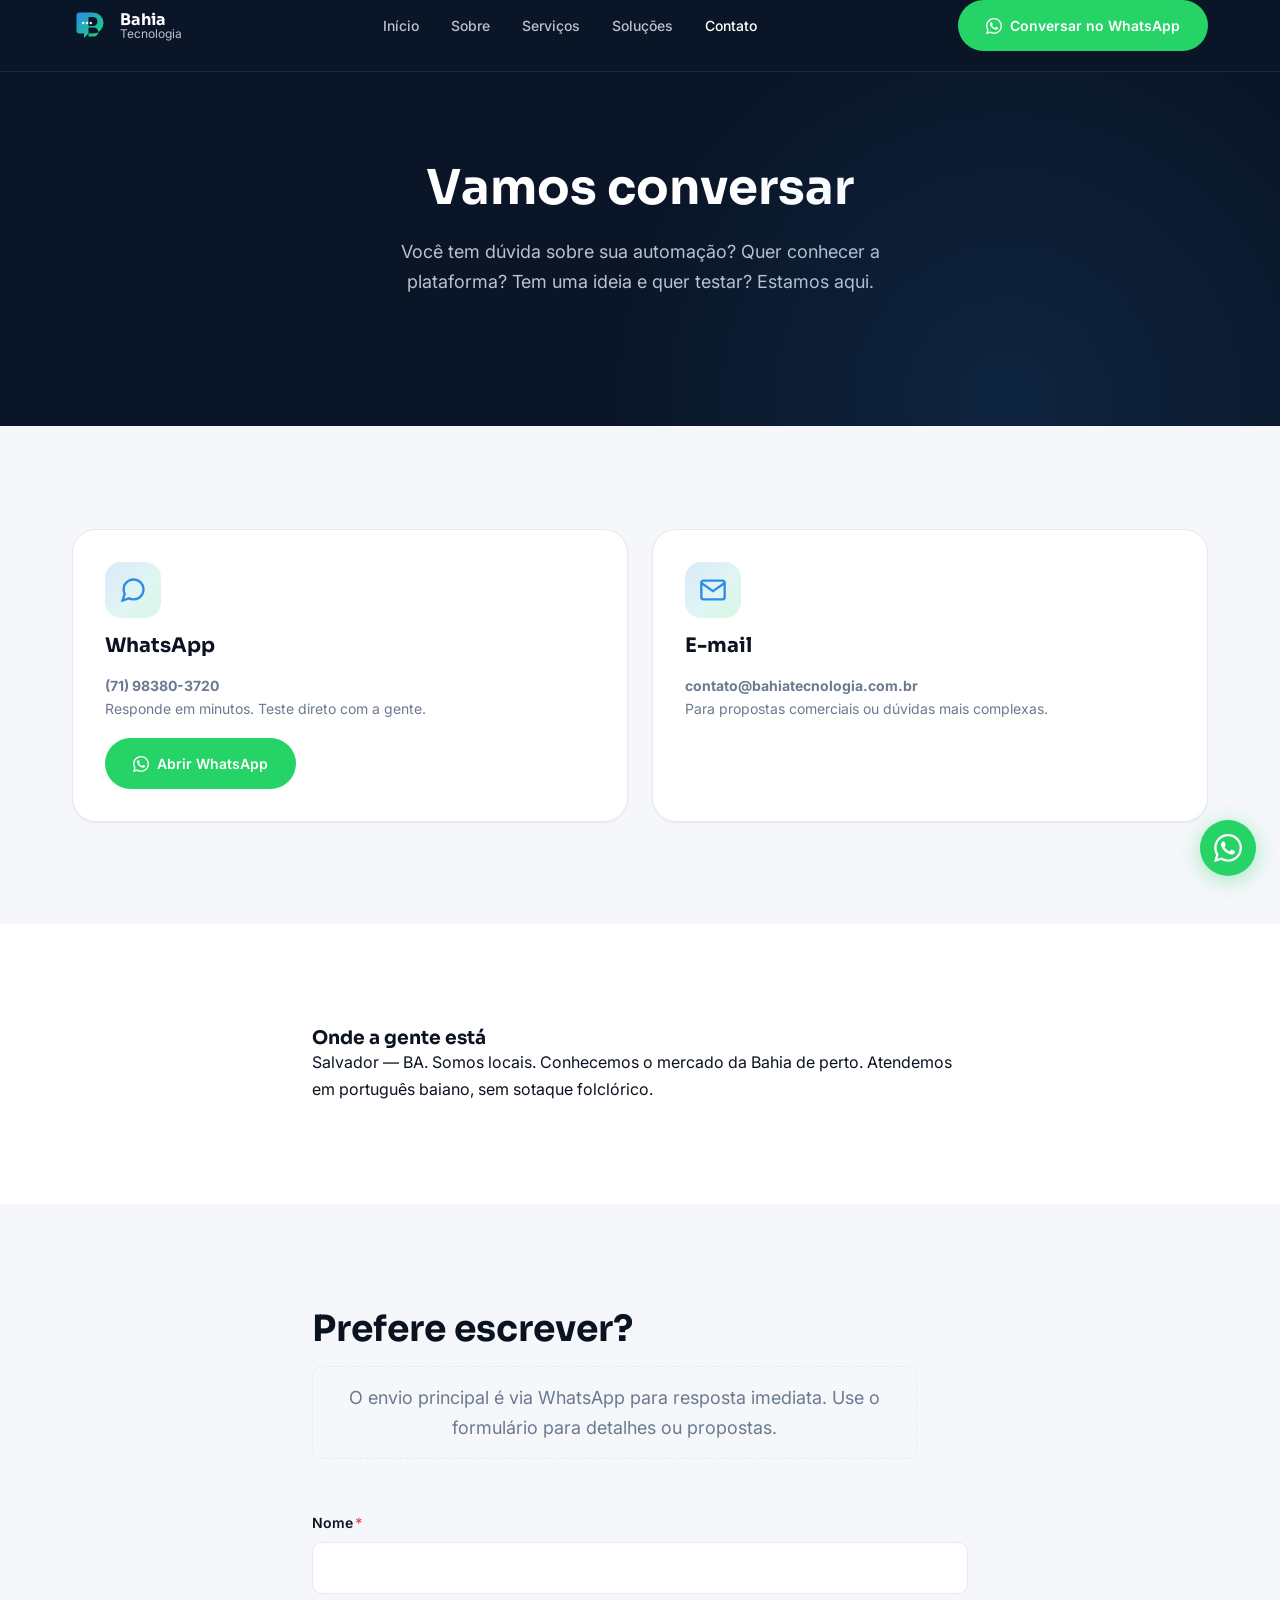
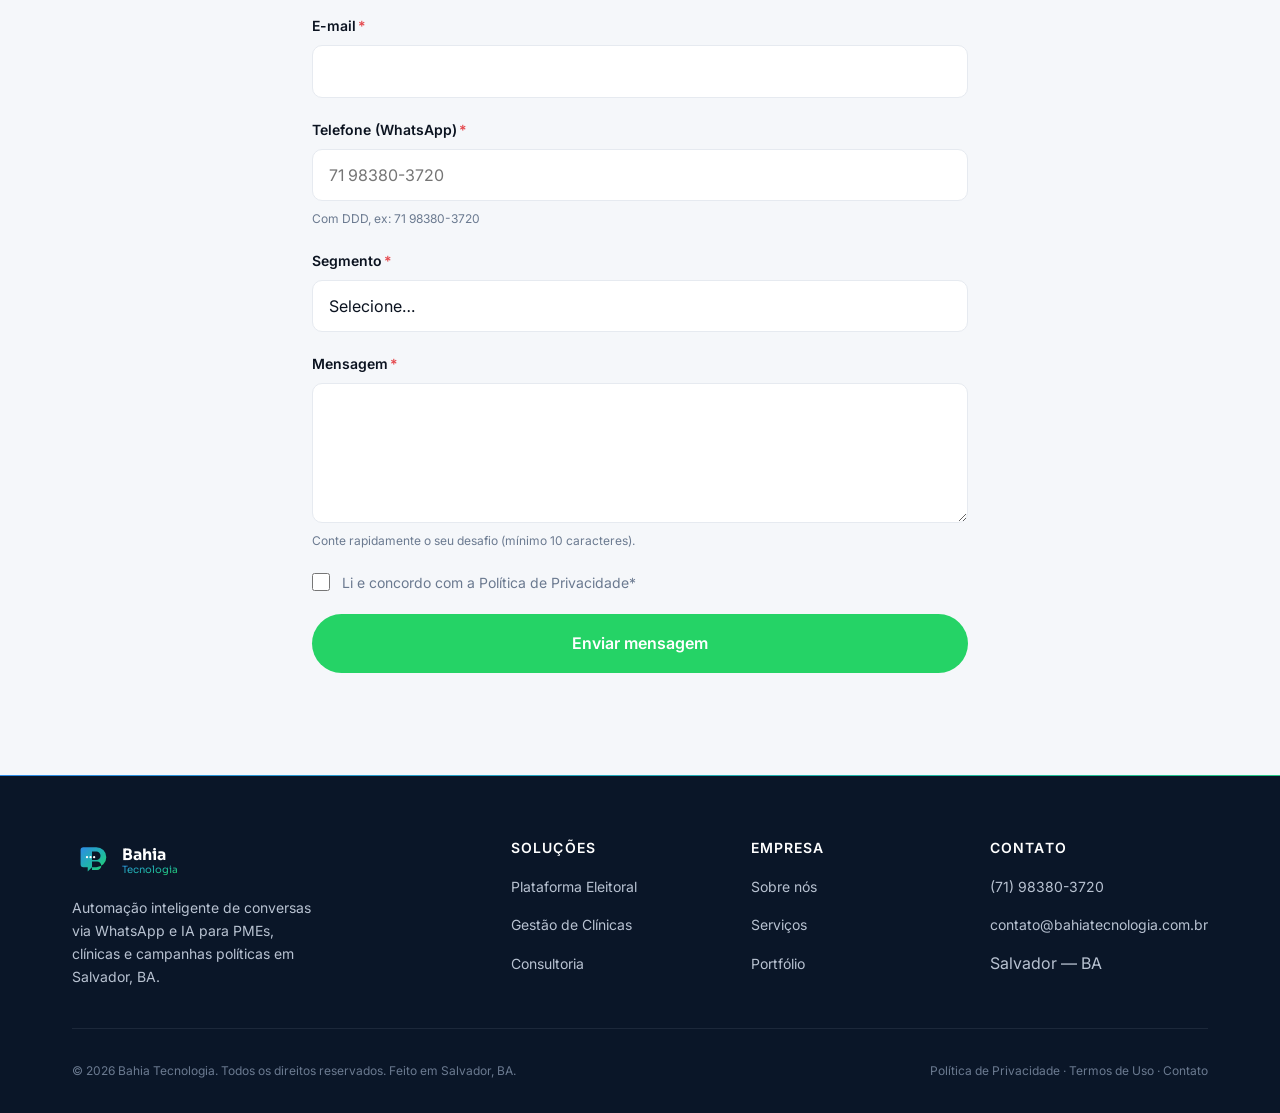
==== commit ed2b08a8: "content: renomear para Plataforma de Inteligência Eleitoral e remover dados reais de campanha - Reno" ====
--- a/contato/index.html
+++ b/contato/index.html
@@ -4,31 +4,31 @@
   <meta charset="UTF-8">
   <meta name="viewport" content="width=device-width, initial-scale=1.0">
   <title>Contato | Bahia Tecnologia</title>
-  <meta name="description" content="Fale conosco. WhatsApp (71) 99999-9999 ou envie e-mail. Estamos em Salvador, BA.">
+  <meta name="description" content="Fale conosco. WhatsApp (71) 98380-3720 ou envie e-mail. Estamos em Salvador, BA.">
   <link rel="canonical" href="https://bahiatecnologia.com.br/contato">
   <meta property="og:type" content="website">
   <meta property="og:locale" content="pt_BR">
   <meta property="og:site_name" content="Bahia Tecnologia">
   <meta property="og:title" content="Contato | Bahia Tecnologia">
-  <meta property="og:description" content="Fale conosco. WhatsApp (71) 99999-9999 ou envie e-mail. Estamos em Salvador, BA.">
+  <meta property="og:description" content="Fale conosco. WhatsApp (71) 98380-3720 ou envie e-mail. Estamos em Salvador, BA.">
   <meta property="og:url" content="https://bahiatecnologia.com.br/contato">
   <meta property="og:image" content="https://bahiatecnologia.com.br/assets/img/og-cover.svg">
   <meta name="twitter:card" content="summary_large_image">
   <meta name="twitter:title" content="Contato | Bahia Tecnologia">
-  <meta name="twitter:description" content="Fale conosco. WhatsApp (71) 99999-9999 ou envie e-mail. Estamos em Salvador, BA.">
+  <meta name="twitter:description" content="Fale conosco. WhatsApp (71) 98380-3720 ou envie e-mail. Estamos em Salvador, BA.">
   <meta name="twitter:image" content="https://bahiatecnologia.com.br/assets/img/og-cover.svg">
   <meta name="theme-color" content="#0b1320">
-  <link rel="icon" type="image/svg+xml" href="/assets/favicon.svg">
+  <link rel="icon" type="image/svg+xml" href="../assets/favicon.svg">
   <link rel="preconnect" href="https://fonts.googleapis.com">
   <link rel="preconnect" href="https://fonts.gstatic.com" crossorigin>
-  <link rel="stylesheet" href="/assets/css/styles.css">
+  <link rel="stylesheet" href="../assets/css/styles.css">
 </head>
 <body>
 <a class="skip-link" href="#main">Pular para o conteúdo principal</a>
 <header class="navbar" role="banner">
   <div class="container">
     <div class="navbar__inner">
-      <a href="/" class="navbar__logo" aria-label="Bahia Tecnologia — ir para a página inicial">
+      <a href="../index.html" class="navbar__logo" aria-label="Bahia Tecnologia — ir para a página inicial">
         <svg xmlns="http://www.w3.org/2000/svg" viewBox="0 0 48 48" width="36" height="36" aria-hidden="true" focusable="false">
   <defs><linearGradient id="nav-brand" x1="0" y1="0" x2="1" y2="1"><stop offset="0%" stop-color="#2E8BE6"/><stop offset="55%" stop-color="#1FB6A8"/><stop offset="100%" stop-color="#25D366"/></linearGradient></defs>
   <path fill="url(#nav-brand)" d="M10 6 h18 a14 14 0 0 1 0 28 h-6 l-6 6 v-6 h-6 a4 4 0 0 1 -4 -4 V10 a4 4 0 0 1 4 -4 z M22 12 h6 a6 6 0 0 1 0 12 h-6 z M22 26 h7 a6 6 0 0 1 0 12 h-7 z" fill-rule="evenodd"/>
@@ -37,14 +37,14 @@
         <div class="navbar__logo-text"><strong>Bahia</strong><span>Tecnologia</span></div>
       </a>
       <nav class="navbar__nav" role="navigation" aria-label="Navegação principal">
-        <a href="/">Início</a>
-        <a href="/sobre">Sobre</a>
-        <a href="/servicos">Serviços</a>
-        <a href="/portifolio">Soluções</a>
-        <a href="/contato" aria-current="page">Contato</a>
+        <a href="../index.html">Início</a>
+        <a href="../sobre/index.html">Sobre</a>
+        <a href="../servicos/index.html">Serviços</a>
+        <a href="../portifolio/index.html">Soluções</a>
+        <a href="index.html" aria-current="page">Contato</a>
       </nav>
       <div class="navbar__actions">
-        <a href="https://wa.me/5571999999999?text=Ol%C3%A1!%20Tenho%20interesse%20nas%20solu%C3%A7%C3%B5es%20da%20Bahia%20Tecnologia." class="btn btn-primary navbar__cta" target="_blank" rel="noopener noreferrer" aria-label="Conversar no WhatsApp (abre em nova aba)">
+        <a href="https://wa.me/5571983803720?text=Ol%C3%A1!%20Tenho%20interesse%20nas%20solu%C3%A7%C3%B5es%20da%20Bahia%20Tecnologia." class="btn btn-primary navbar__cta" target="_blank" rel="noopener noreferrer" aria-label="Conversar no WhatsApp (abre em nova aba)">
           <svg viewBox="0 0 24 24" width="16" height="16" aria-hidden="true" focusable="false" style="fill:currentColor;flex-shrink:0"><path d="M17.472 14.382c-.297-.149-1.758-.867-2.03-.967-.273-.099-.471-.148-.67.15-.197.297-.767.966-.94 1.164-.173.199-.347.223-.644.075-.297-.15-1.255-.463-2.39-1.475-.883-.788-1.48-1.761-1.653-2.059-.173-.297-.018-.458.13-.606.134-.133.298-.347.446-.52.149-.174.198-.298.298-.497.099-.198.05-.371-.025-.52-.075-.149-.669-1.612-.916-2.207-.242-.579-.487-.5-.669-.51-.173-.008-.371-.01-.57-.01-.198 0-.52.074-.792.372-.272.297-1.04 1.016-1.04 2.479 0 1.462 1.065 2.875 1.213 3.074.149.198 2.096 3.2 5.077 4.487.709.306 1.262.489 1.694.625.712.227 1.36.195 1.871.118.571-.085 1.758-.719 2.006-1.413.248-.694.248-1.289.173-1.413-.074-.124-.272-.198-.57-.347m-5.421 7.403h-.004a9.87 9.87 0 01-5.031-1.378l-.361-.214-3.741.982.998-3.648-.235-.374a9.86 9.86 0 01-1.51-5.26c.001-5.45 4.436-9.884 9.888-9.884 2.64 0 5.122 1.03 6.988 2.898a9.825 9.825 0 012.893 6.994c-.003 5.45-4.437 9.884-9.885 9.884m8.413-18.297A11.815 11.815 0 0012.05 0C5.495 0 .16 5.335.157 11.892c0 2.096.547 4.142 1.588 5.945L.057 24l6.305-1.654a11.882 11.882 0 005.683 1.448h.005c6.554 0 11.89-5.335 11.893-11.893a11.821 11.821 0 00-3.48-8.413z"/></svg> Conversar no WhatsApp
         </a>
         <button class="navbar__burger" aria-expanded="false" aria-controls="mobile-menu" aria-label="Abrir menu de navegação">
@@ -54,12 +54,12 @@
     </div>
   </div>
   <nav id="mobile-menu" class="navbar__mobile" role="navigation" aria-label="Navegação móvel">
-    <a href="/">Início</a>
-    <a href="/sobre">Sobre</a>
-    <a href="/servicos">Serviços</a>
-    <a href="/portifolio">Soluções</a>
-    <a href="/contato" aria-current="page">Contato</a>
-    <a href="https://wa.me/5571999999999?text=Ol%C3%A1!%20Tenho%20interesse%20nas%20solu%C3%A7%C3%B5es%20da%20Bahia%20Tecnologia." class="btn btn-primary" target="_blank" rel="noopener noreferrer">Conversar no WhatsApp</a>
+    <a href="../index.html">Início</a>
+    <a href="../sobre/index.html">Sobre</a>
+    <a href="../servicos/index.html">Serviços</a>
+    <a href="../portifolio/index.html">Soluções</a>
+    <a href="index.html" aria-current="page">Contato</a>
+    <a href="https://wa.me/5571983803720?text=Ol%C3%A1!%20Tenho%20interesse%20nas%20solu%C3%A7%C3%B5es%20da%20Bahia%20Tecnologia." class="btn btn-primary" target="_blank" rel="noopener noreferrer">Conversar no WhatsApp</a>
   </nav>
 </header>
 <main id="main">
@@ -79,8 +79,8 @@
           <svg viewBox="0 0 24 24" stroke-width="2"><path d="M21 11.5a8.38 8.38 0 0 1-.9 3.8 8.5 8.5 0 0 1-7.6 4.7 8.38 8.38 0 0 1-3.8-.9L3 21l1.9-5.7a8.38 8.38 0 0 1-.9-3.8 8.5 8.5 0 0 1 4.7-7.6 8.38 8.38 0 0 1 3.8-.9h.5a8.48 8.48 0 0 1 8 8v.5z"/></svg>
         </div>
         <h3>WhatsApp</h3>
-        <p><strong>(71) 99999-9999</strong><br>Responde em minutos. Teste direto com a gente.</p>
-        <a href="https://wa.me/5571999999999?text=Ol%C3%A1!%20Tenho%20interesse%20nas%20solu%C3%A7%C3%B5es%20da%20Bahia%20Tecnologia." class="btn btn-primary" target="_blank" rel="noopener noreferrer"><svg viewBox="0 0 24 24" width="16" height="16" aria-hidden="true" focusable="false" style="fill:currentColor;flex-shrink:0"><path d="M17.472 14.382c-.297-.149-1.758-.867-2.03-.967-.273-.099-.471-.148-.67.15-.197.297-.767.966-.94 1.164-.173.199-.347.223-.644.075-.297-.15-1.255-.463-2.39-1.475-.883-.788-1.48-1.761-1.653-2.059-.173-.297-.018-.458.13-.606.134-.133.298-.347.446-.52.149-.174.198-.298.298-.497.099-.198.05-.371-.025-.52-.075-.149-.669-1.612-.916-2.207-.242-.579-.487-.5-.669-.51-.173-.008-.371-.01-.57-.01-.198 0-.52.074-.792.372-.272.297-1.04 1.016-1.04 2.479 0 1.462 1.065 2.875 1.213 3.074.149.198 2.096 3.2 5.077 4.487.709.306 1.262.489 1.694.625.712.227 1.36.195 1.871.118.571-.085 1.758-.719 2.006-1.413.248-.694.248-1.289.173-1.413-.074-.124-.272-.198-.57-.347m-5.421 7.403h-.004a9.87 9.87 0 01-5.031-1.378l-.361-.214-3.741.982.998-3.648-.235-.374a9.86 9.86 0 01-1.51-5.26c.001-5.45 4.436-9.884 9.888-9.884 2.64 0 5.122 1.03 6.988 2.898a9.825 9.825 0 012.893 6.994c-.003 5.45-4.437 9.884-9.885 9.884m8.413-18.297A11.815 11.815 0 0012.05 0C5.495 0 .16 5.335.157 11.892c0 2.096.547 4.142 1.588 5.945L.057 24l6.305-1.654a11.882 11.882 0 005.683 1.448h.005c6.554 0 11.89-5.335 11.893-11.893a11.821 11.821 0 00-3.48-8.413z"/></svg> Abrir WhatsApp</a>
+        <p><strong>(71) 98380-3720</strong><br>Responde em minutos. Teste direto com a gente.</p>
+        <a href="https://wa.me/5571983803720?text=Ol%C3%A1!%20Tenho%20interesse%20nas%20solu%C3%A7%C3%B5es%20da%20Bahia%20Tecnologia." class="btn btn-primary" target="_blank" rel="noopener noreferrer"><svg viewBox="0 0 24 24" width="16" height="16" aria-hidden="true" focusable="false" style="fill:currentColor;flex-shrink:0"><path d="M17.472 14.382c-.297-.149-1.758-.867-2.03-.967-.273-.099-.471-.148-.67.15-.197.297-.767.966-.94 1.164-.173.199-.347.223-.644.075-.297-.15-1.255-.463-2.39-1.475-.883-.788-1.48-1.761-1.653-2.059-.173-.297-.018-.458.13-.606.134-.133.298-.347.446-.52.149-.174.198-.298.298-.497.099-.198.05-.371-.025-.52-.075-.149-.669-1.612-.916-2.207-.242-.579-.487-.5-.669-.51-.173-.008-.371-.01-.57-.01-.198 0-.52.074-.792.372-.272.297-1.04 1.016-1.04 2.479 0 1.462 1.065 2.875 1.213 3.074.149.198 2.096 3.2 5.077 4.487.709.306 1.262.489 1.694.625.712.227 1.36.195 1.871.118.571-.085 1.758-.719 2.006-1.413.248-.694.248-1.289.173-1.413-.074-.124-.272-.198-.57-.347m-5.421 7.403h-.004a9.87 9.87 0 01-5.031-1.378l-.361-.214-3.741.982.998-3.648-.235-.374a9.86 9.86 0 01-1.51-5.26c.001-5.45 4.436-9.884 9.888-9.884 2.64 0 5.122 1.03 6.988 2.898a9.825 9.825 0 012.893 6.994c-.003 5.45-4.437 9.884-9.885 9.884m8.413-18.297A11.815 11.815 0 0012.05 0C5.495 0 .16 5.335.157 11.892c0 2.096.547 4.142 1.588 5.945L.057 24l6.305-1.654a11.882 11.882 0 005.683 1.448h.005c6.554 0 11.89-5.335 11.893-11.893a11.821 11.821 0 00-3.48-8.413z"/></svg> Abrir WhatsApp</a>
       </article>
       <article class="contact-card">
         <div class="contact-card__icon" aria-hidden="true">
@@ -121,8 +121,8 @@
       </div>
       <div class="form__field">
         <label class="form__label" for="telefone">Telefone (WhatsApp)<span class="required">*</span></label>
-        <input class="form__input" type="tel" id="telefone" name="telefone" required autocomplete="tel" placeholder="71 99999-9999">
-        <span class="form__hint">Com DDD, ex: 71 99999-9999</span>
+        <input class="form__input" type="tel" id="telefone" name="telefone" required autocomplete="tel" placeholder="71 98380-3720">
+        <span class="form__hint">Com DDD, ex: 71 98380-3720</span>
         <span class="form__error" role="alert">Informe um telefone válido.</span>
       </div>
       <div class="form__field">
@@ -145,7 +145,7 @@
       </div>
       <div class="form__field form__checkbox">
         <input type="checkbox" id="privacy" name="privacy" required>
-        <label for="privacy">Li e concordo com a <a href="/politica-privacidade">Política de Privacidade</a><span class="required">*</span></label>
+        <label for="privacy">Li e concordo com a <a href="../politica-privacidade/index.html">Política de Privacidade</a><span class="required">*</span></label>
       </div>
       <button type="submit" class="btn btn-primary btn-lg">Enviar mensagem</button>
     </form>
@@ -159,7 +159,7 @@
   <div class="container">
     <div class="footer__grid">
       <div class="footer__brand">
-        <a href="/" aria-label="Bahia Tecnologia — página inicial">
+        <a href="../index.html" aria-label="Bahia Tecnologia — página inicial">
           <svg xmlns="http://www.w3.org/2000/svg" viewBox="0 0 220 56" width="160" height="40" role="img" aria-label="Bahia Tecnologia">
   <defs><linearGradient id="ft-brand" x1="0" y1="0" x2="1" y2="1"><stop offset="0%" stop-color="#2E8BE6"/><stop offset="55%" stop-color="#1FB6A8"/><stop offset="100%" stop-color="#25D366"/></linearGradient></defs>
   <g transform="translate(4,4)">
@@ -177,23 +177,23 @@
       <div class="footer__col">
         <h3>Soluções</h3>
         <ul>
-          <li><a href="/portifolio/plataforma-eleitoral">Plataforma Eleitoral</a></li>
-          <li><a href="/portifolio/gestao-clinicas">Gestão de Clínicas</a></li>
-          <li><a href="/servicos">Consultoria</a></li>
+          <li><a href="../portifolio/plataforma-eleitoral/index.html">Plataforma Eleitoral</a></li>
+          <li><a href="../portifolio/gestao-clinicas/index.html">Gestão de Clínicas</a></li>
+          <li><a href="../servicos/index.html">Consultoria</a></li>
         </ul>
       </div>
       <div class="footer__col">
         <h3>Empresa</h3>
         <ul>
-          <li><a href="/sobre">Sobre nós</a></li>
-          <li><a href="/servicos">Serviços</a></li>
-          <li><a href="/portifolio">Portfólio</a></li>
+          <li><a href="../sobre/index.html">Sobre nós</a></li>
+          <li><a href="../servicos/index.html">Serviços</a></li>
+          <li><a href="../portifolio/index.html">Portfólio</a></li>
         </ul>
       </div>
       <div class="footer__col">
         <h3>Contato</h3>
         <ul>
-          <li><a href="https://wa.me/5571999999999" target="_blank" rel="noopener noreferrer">(71) 99999-9999</a></li>
+          <li><a href="https://wa.me/5571983803720" target="_blank" rel="noopener noreferrer">(71) 98380-3720</a></li>
           <li><a href="mailto:contato@bahiatecnologia.com.br">contato@bahiatecnologia.com.br</a></li>
           <li>Salvador — BA</li>
         </ul>
@@ -202,16 +202,16 @@
     <div class="footer__bottom">
       <p>© 2026 Bahia Tecnologia. Todos os direitos reservados. Feito em Salvador, BA.</p>
       <div>
-        <a href="/politica-privacidade">Política de Privacidade</a> ·
-        <a href="/termos">Termos de Uso</a> ·
-        <a href="/contato">Contato</a>
+        <a href="../politica-privacidade/index.html">Política de Privacidade</a> ·
+        <a href="../termos/index.html">Termos de Uso</a> ·
+        <a href="index.html">Contato</a>
       </div>
     </div>
   </div>
 </footer>
-<a href="https://wa.me/5571999999999?text=Ol%C3%A1!%20Tenho%20interesse%20nas%20solu%C3%A7%C3%B5es%20da%20Bahia%20Tecnologia." class="fab-wa" target="_blank" rel="noopener noreferrer" aria-label="Conversar no WhatsApp (abre em nova aba)">
+<a href="https://wa.me/5571983803720?text=Ol%C3%A1!%20Tenho%20interesse%20nas%20solu%C3%A7%C3%B5es%20da%20Bahia%20Tecnologia." class="fab-wa" target="_blank" rel="noopener noreferrer" aria-label="Conversar no WhatsApp (abre em nova aba)">
   <svg viewBox="0 0 24 24" aria-hidden="true" focusable="false"><path d="M17.472 14.382c-.297-.149-1.758-.867-2.03-.967-.273-.099-.471-.148-.67.15-.197.297-.767.966-.94 1.164-.173.199-.347.223-.644.075-.297-.15-1.255-.463-2.39-1.475-.883-.788-1.48-1.761-1.653-2.059-.173-.297-.018-.458.13-.606.134-.133.298-.347.446-.52.149-.174.198-.298.298-.497.099-.198.05-.371-.025-.52-.075-.149-.669-1.612-.916-2.207-.242-.579-.487-.5-.669-.51-.173-.008-.371-.01-.57-.01-.198 0-.52.074-.792.372-.272.297-1.04 1.016-1.04 2.479 0 1.462 1.065 2.875 1.213 3.074.149.198 2.096 3.2 5.077 4.487.709.306 1.262.489 1.694.625.712.227 1.36.195 1.871.118.571-.085 1.758-.719 2.006-1.413.248-.694.248-1.289.173-1.413-.074-.124-.272-.198-.57-.347m-5.421 7.403h-.004a9.87 9.87 0 01-5.031-1.378l-.361-.214-3.741.982.998-3.648-.235-.374a9.86 9.86 0 01-1.51-5.26c.001-5.45 4.436-9.884 9.888-9.884 2.64 0 5.122 1.03 6.988 2.898a9.825 9.825 0 012.893 6.994c-.003 5.45-4.437 9.884-9.885 9.884m8.413-18.297A11.815 11.815 0 0012.05 0C5.495 0 .16 5.335.157 11.892c0 2.096.547 4.142 1.588 5.945L.057 24l6.305-1.654a11.882 11.882 0 005.683 1.448h.005c6.554 0 11.89-5.335 11.893-11.893a11.821 11.821 0 00-3.48-8.413z"/></svg>
 </a>
-<script src="/assets/js/main.js" defer></script>
+<script src="../assets/js/main.js" defer></script>
 </body>
 </html>
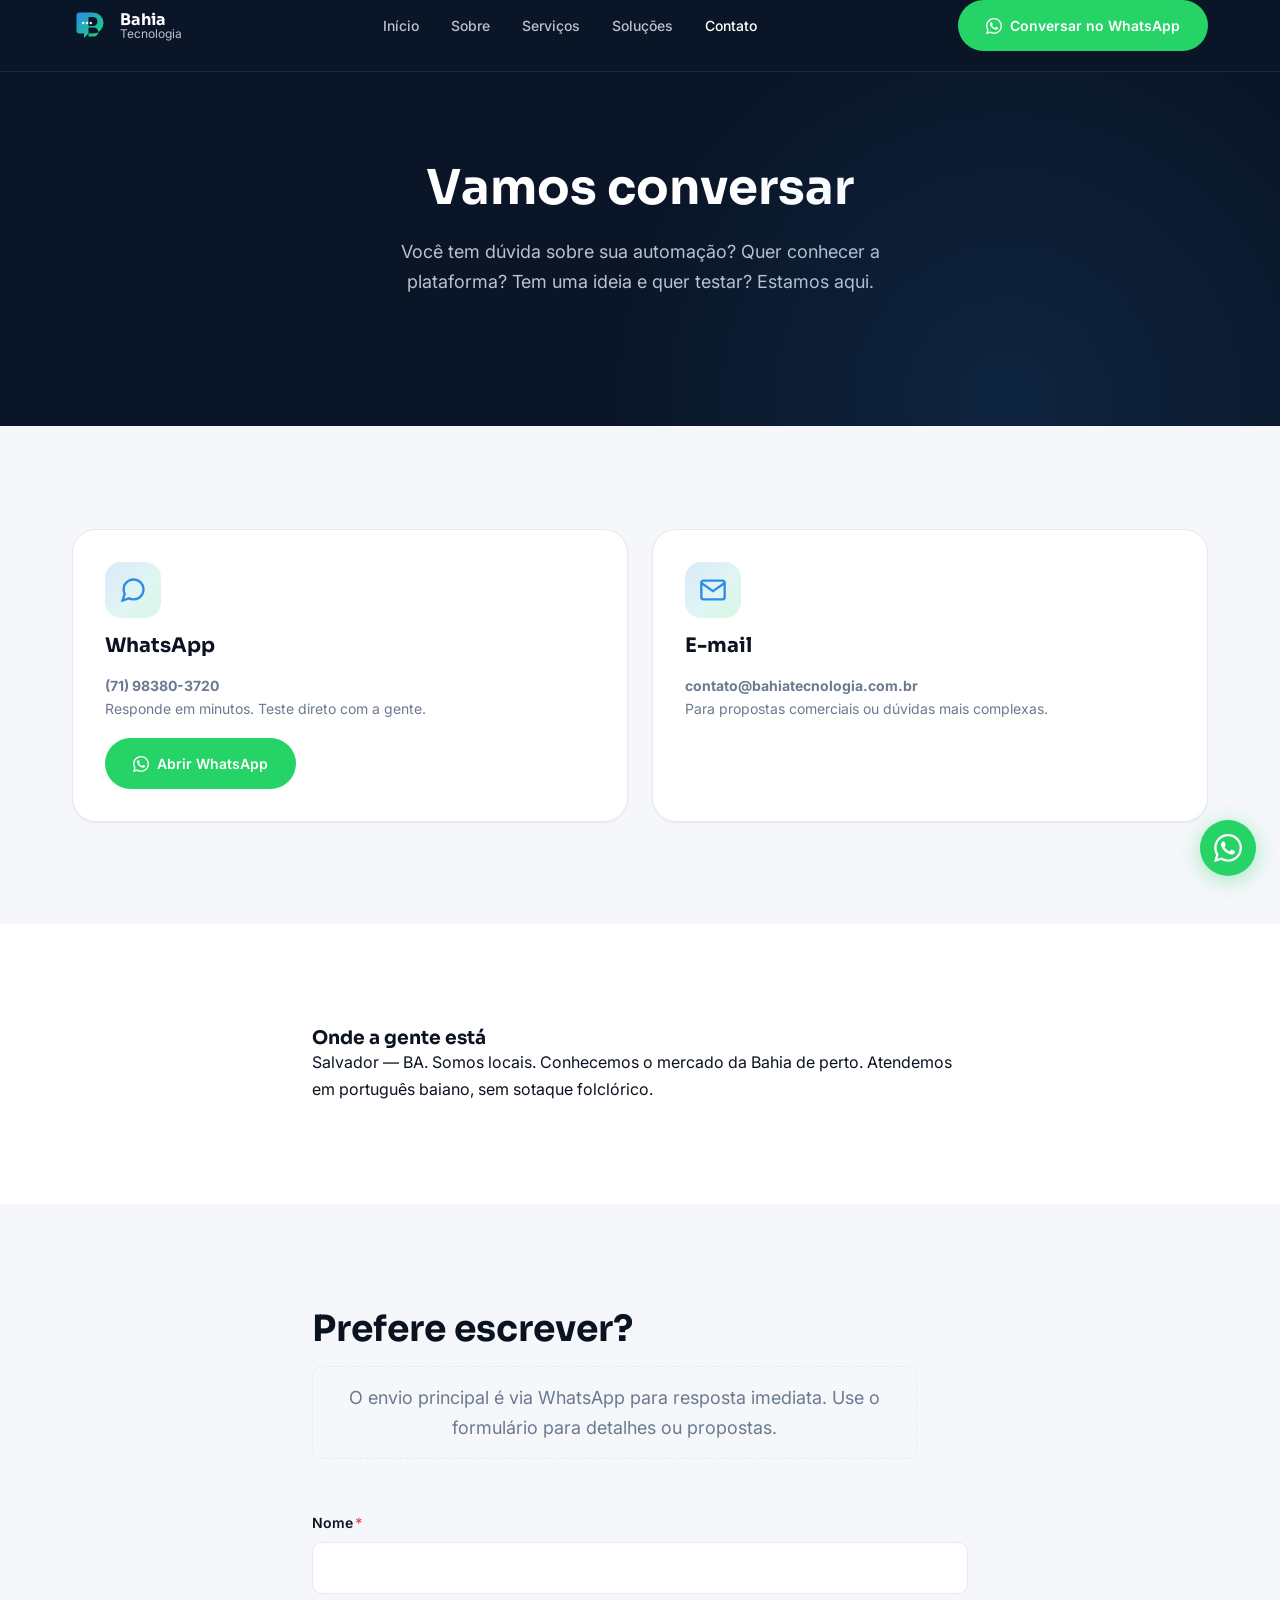
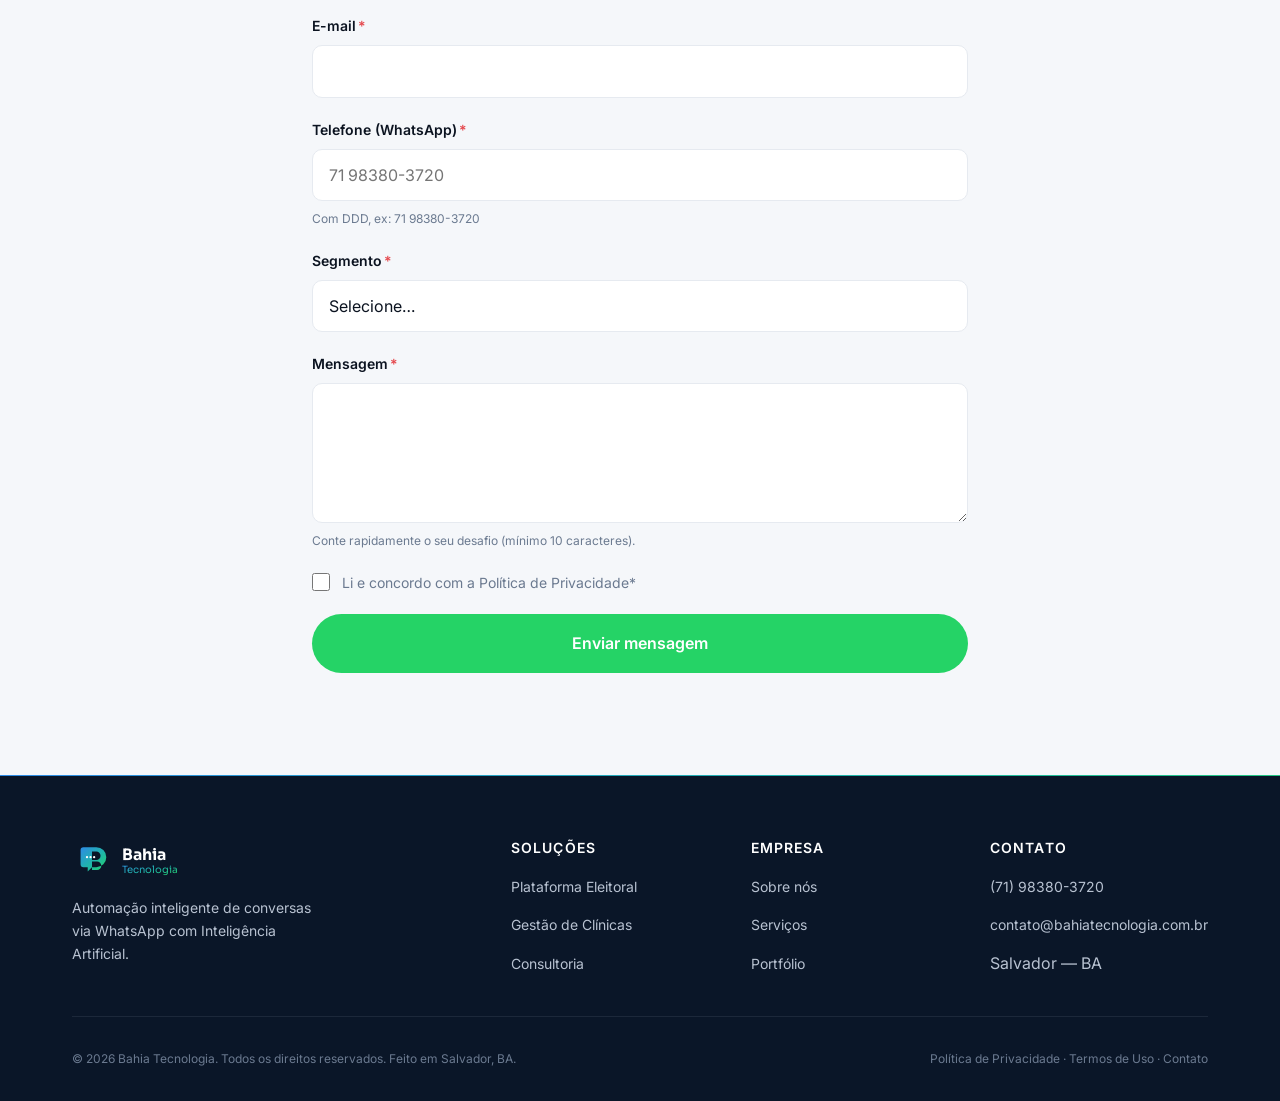
==== commit a08c23e3: "feat(content): update WhatsApp automation description for clarity and consistency chore(gitignore): " ====
--- a/contato/index.html
+++ b/contato/index.html
@@ -172,7 +172,7 @@
   </g>
 </svg>
         </a>
-        <p>Automação inteligente de conversas via WhatsApp e IA para PMEs, clínicas e campanhas políticas em Salvador, BA.</p>
+        <p>Automação inteligente de conversas via WhatsApp com Inteligência Artificial.</p>
       </div>
       <div class="footer__col">
         <h3>Soluções</h3>
--- a/assets/css/styles.css
+++ b/assets/css/styles.css
@@ -529,7 +529,7 @@
   letter-spacing: .08em;
 }
 @media (min-width: 768px) {
-  .stats-strip__grid { grid-template-columns: repeat(4, 1fr); }
+  .stats-strip__grid { grid-template-columns: repeat(3, 1fr); }
 }
 
 /* ── Cards ───────────────────────────────────────────────────────── */
@@ -572,6 +572,25 @@
 .card p { font-size: var(--text-sm); }
 .card--dark p { color: var(--text-on-dark-muted); max-width: none; }
 .card--light p { color: var(--text-on-light-muted); max-width: none; }
+.card--link {
+  display: block;
+  text-decoration: none;
+  cursor: pointer;
+}
+.card--link:hover { transform: translateY(-4px); box-shadow: var(--shadow-lg); }
+.card__title { font-size: var(--text-xl); margin-bottom: var(--space-3); }
+.card--dark .card__title { color: var(--text-on-dark); }
+.card--light .card__title { color: var(--text-on-light); }
+.card__body { font-size: var(--text-sm); }
+.card--dark .card__body { color: var(--text-on-dark-muted); max-width: none; }
+.card--light .card__body { color: var(--text-on-light-muted); max-width: none; }
+.card__cta {
+  display: inline-block;
+  margin-top: var(--space-4);
+  font-size: var(--text-sm);
+  font-weight: 600;
+  color: var(--color-blue-400);
+}
 
 /* Card product */
 .card-product {
@@ -885,15 +904,21 @@
 /* ── Metrics row ─────────────────────────────────────────────────── */
 .metrics { display: grid; gap: var(--space-6); }
 .metric {
+  display: flex;
+  flex-direction: column;
+  align-items: center;
+  justify-content: center;
   text-align: center;
   padding: var(--space-8);
   background: var(--surface-elevated-dark);
   border: 1px solid var(--border-dark);
   border-radius: var(--radius-lg);
+  min-height: 10rem;
 }
 .metric__value {
+  display: block;
   font-family: var(--font-display);
-  font-size: var(--text-4xl);
+  font-size: clamp(1.5rem, 4vw, 2.25rem);
   font-weight: 700;
   background: var(--gradient-brand);
   -webkit-background-clip: text;
@@ -902,7 +927,7 @@
   line-height: 1;
   margin-bottom: var(--space-2);
 }
-.metric__label { font-size: var(--text-sm); color: var(--text-on-dark-muted); }
+.metric__label { display: block; font-size: var(--text-sm); color: var(--text-on-dark-muted); }
 
 @media (min-width: 768px) {
   .metrics { grid-template-columns: repeat(3, 1fr); }
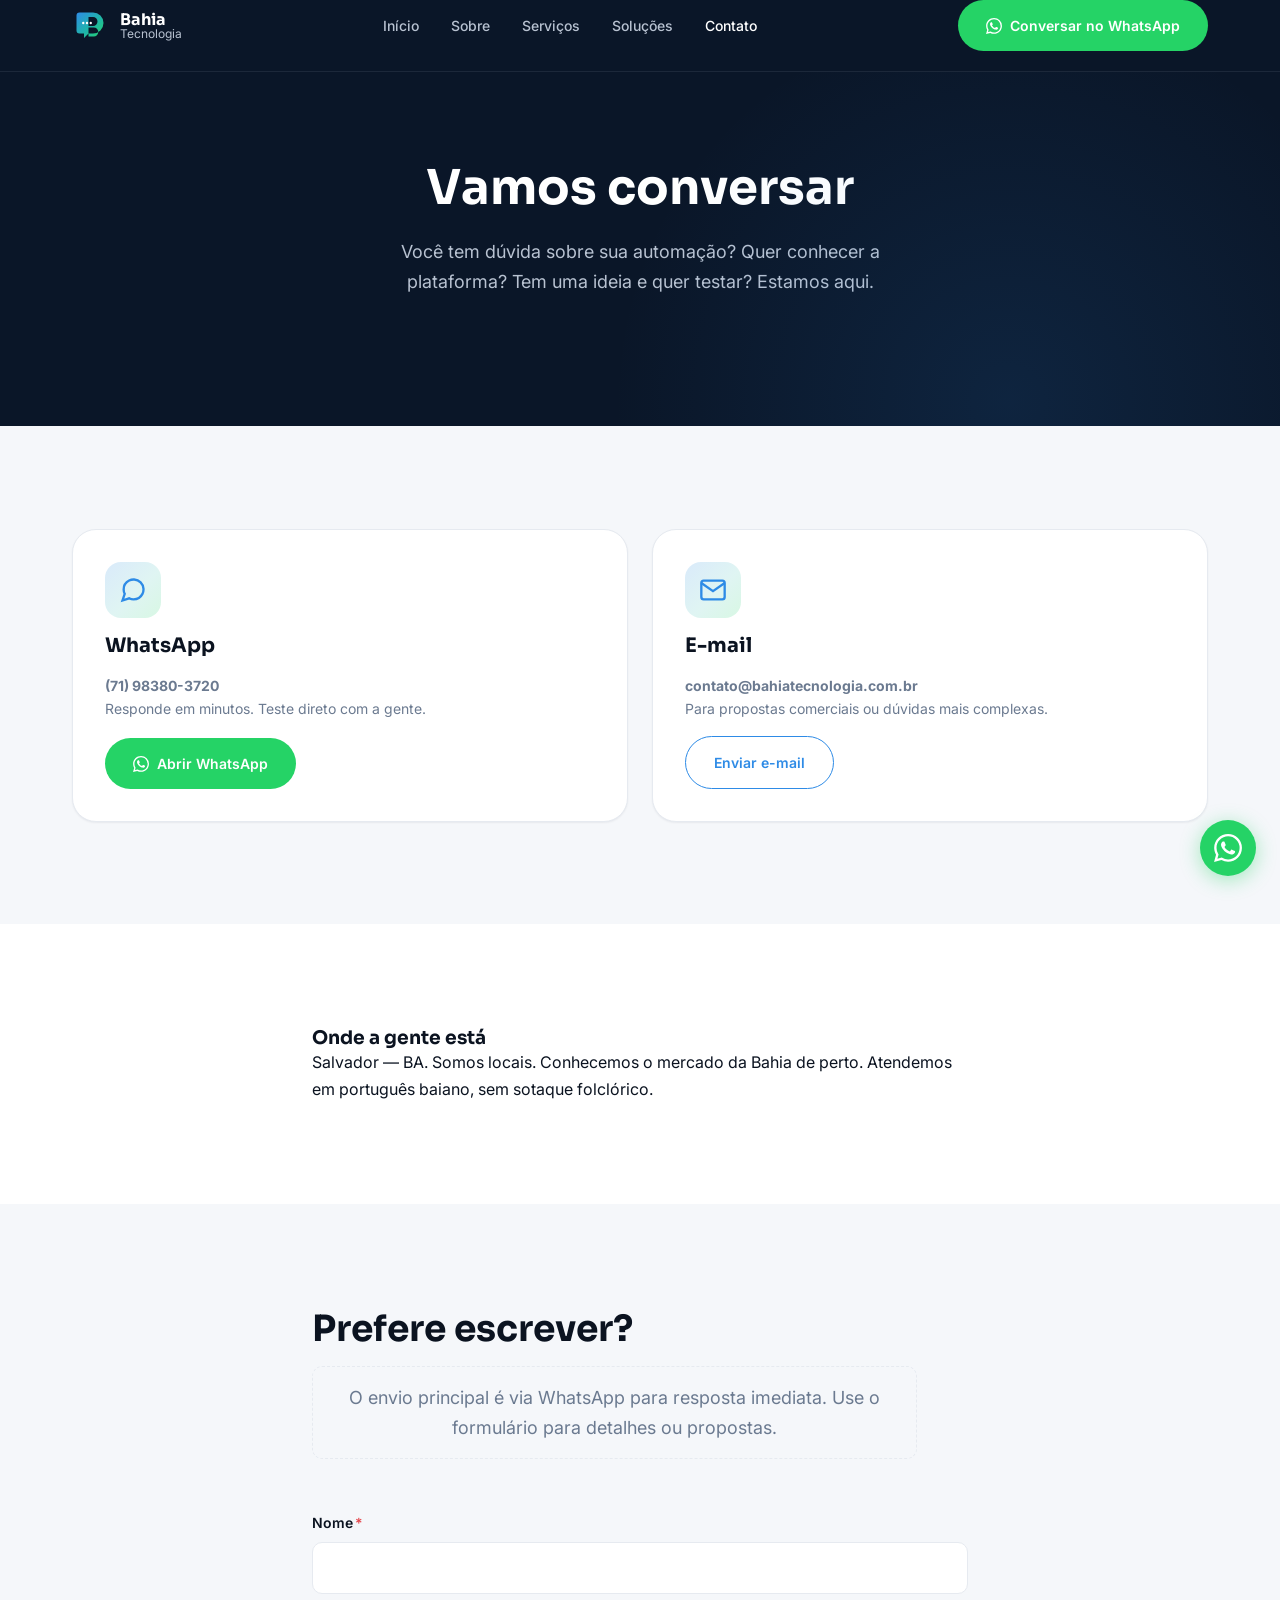
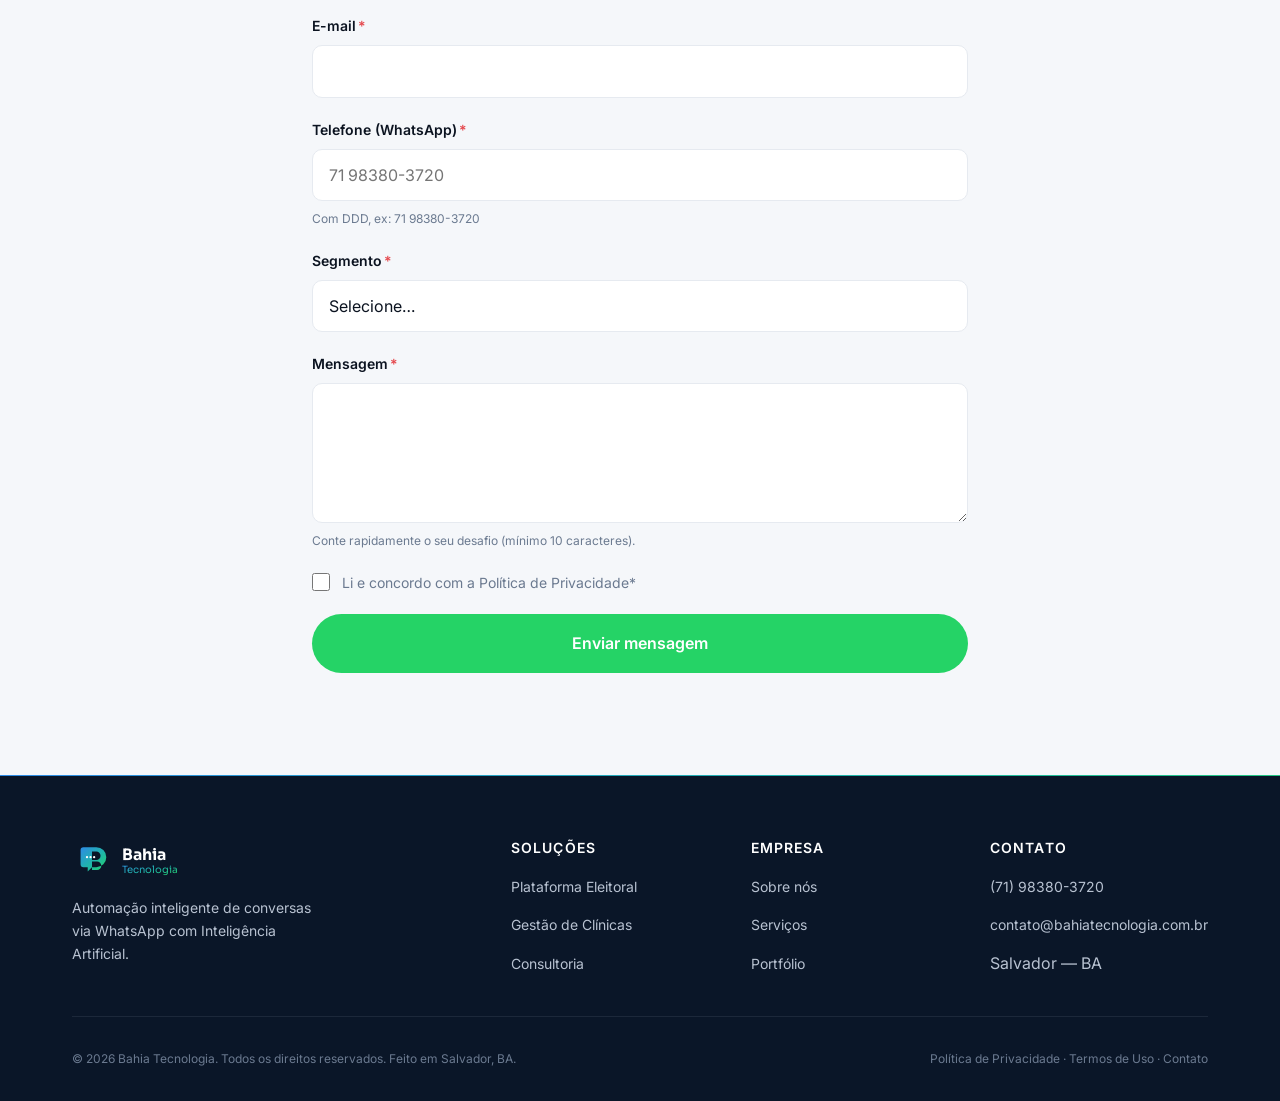
==== commit 44703d5c: "feat: update URLs and images to use the www subdomain for consistency across the site" ====
--- a/contato/index.html
+++ b/contato/index.html
@@ -5,18 +5,22 @@
   <meta name="viewport" content="width=device-width, initial-scale=1.0">
   <title>Contato | Bahia Tecnologia</title>
   <meta name="description" content="Fale conosco. WhatsApp (71) 98380-3720 ou envie e-mail. Estamos em Salvador, BA.">
-  <link rel="canonical" href="https://bahiatecnologia.com.br/contato">
+  <link rel="canonical" href="https://www.bahiatecnologia.com.br/contato">
   <meta property="og:type" content="website">
   <meta property="og:locale" content="pt_BR">
   <meta property="og:site_name" content="Bahia Tecnologia">
   <meta property="og:title" content="Contato | Bahia Tecnologia">
   <meta property="og:description" content="Fale conosco. WhatsApp (71) 98380-3720 ou envie e-mail. Estamos em Salvador, BA.">
-  <meta property="og:url" content="https://bahiatecnologia.com.br/contato">
-  <meta property="og:image" content="https://bahiatecnologia.com.br/assets/img/og-cover.svg">
+  <meta property="og:url" content="https://www.bahiatecnologia.com.br/contato">
+  <meta property="og:image" content="https://www.bahiatecnologia.com.br/assets/img/og-cover.png">
+  <meta property="og:image:type" content="image/png">
+  <meta property="og:image:width" content="1200">
+  <meta property="og:image:height" content="630">
+  <meta property="og:image:alt" content="Bahia Tecnologia - Automação inteligente para WhatsApp">
   <meta name="twitter:card" content="summary_large_image">
   <meta name="twitter:title" content="Contato | Bahia Tecnologia">
   <meta name="twitter:description" content="Fale conosco. WhatsApp (71) 98380-3720 ou envie e-mail. Estamos em Salvador, BA.">
-  <meta name="twitter:image" content="https://bahiatecnologia.com.br/assets/img/og-cover.svg">
+  <meta name="twitter:image" content="https://www.bahiatecnologia.com.br/assets/img/og-cover.png">
   <meta name="theme-color" content="#0b1320">
   <link rel="icon" type="image/svg+xml" href="../assets/favicon.svg">
   <link rel="preconnect" href="https://fonts.googleapis.com">
--- a/assets/css/styles.css
+++ b/assets/css/styles.css
@@ -965,6 +965,15 @@
 .contact-card h3 { font-size: var(--text-xl); color: var(--text-on-light); }
 .contact-card p { font-size: var(--text-sm); color: var(--text-on-light-muted); max-width: none; }
 .contact-card .btn { margin-top: auto; }
+.contact-card .btn-secondary {
+  color: var(--primary);
+  border-color: var(--primary);
+}
+.contact-card .btn-secondary:hover {
+  background: rgba(46,139,230,.08);
+  border-color: var(--primary);
+  color: var(--primary);
+}
 
 /* ── Legal page ──────────────────────────────────────────────────── */
 .legal-content h2 { font-size: var(--text-2xl); margin-top: var(--space-10); margin-bottom: var(--space-4); color: var(--text-on-light); }
@@ -1095,3 +1104,208 @@
 @media (min-width: 768px) {
   .stats-strip__item strong { font-size: var(--text-4xl); }
 }
+
+/* ── Sobre – Origem section ──────────────────────────────────────── */
+.section--origin { padding-block: 4rem; }
+
+.origem-heading { font-size: var(--text-3xl); margin-bottom: 1.5rem; }
+.origem-text p { margin-bottom: 1.25rem; }
+.origem-text p:last-child { margin-bottom: 0; }
+.origem-quote { align-self: center; }
+
+.quote-card { position: relative; padding: var(--space-8) var(--space-6) var(--space-6); }
+.quote-mark {
+  display: block;
+  font-size: 5rem;
+  line-height: 1;
+  color: #1FB6A8;
+  margin-bottom: var(--space-2);
+  font-family: Georgia, serif;
+}
+.quote-card p {
+  font-size: clamp(1rem, 2vw, 1.3rem);
+  font-style: italic;
+  line-height: 1.6;
+  color: var(--text-on-dark);
+  max-width: none;
+}
+.quote-attribution {
+  display: block;
+  margin-top: var(--space-4);
+  padding-top: var(--space-4);
+  border-top: 2px solid #1FB6A8;
+  font-size: var(--text-sm);
+  font-style: normal;
+  color: #1FB6A8;
+  font-weight: 600;
+  letter-spacing: 0.03em;
+}
+
+@media (min-width: 1024px) {
+  .origem-heading { font-size: var(--text-4xl); }
+  .grid-2.origem-grid { grid-template-columns: 3fr 2fr; align-items: center; }
+}
+
+/* ── Clínicas demo diagram ──────────────────────────────────────── */
+.section--demo {
+  background: linear-gradient(135deg, var(--color-navy-950) 0%, var(--color-navy-900) 100%);
+}
+.section--demo .section__head h2 { color: var(--text-on-dark); }
+.section--demo .section__sub { color: var(--text-on-dark-muted); }
+
+.demo-layout {
+  display: grid;
+  grid-template-columns: 1fr;
+  gap: var(--space-10);
+  align-items: center;
+}
+
+/* Phone mockup */
+.phone-mockup {
+  max-width: 320px;
+  width: 100%;
+  margin-inline: auto;
+  border-radius: 2rem;
+  background: #111B29;
+  border: 2px solid rgba(255,255,255,0.08);
+  overflow: hidden;
+  box-shadow: 0 24px 48px rgba(0,0,0,0.4);
+}
+.phone-mockup__header {
+  display: flex;
+  align-items: center;
+  gap: var(--space-3);
+  background: #075E54;
+  padding: var(--space-3) var(--space-4);
+}
+.phone-mockup__avatar {
+  width: 36px;
+  height: 36px;
+  border-radius: 50%;
+  background: var(--color-green-500);
+  flex-shrink: 0;
+  display: block;
+}
+.phone-mockup__header-info strong {
+  display: block;
+  font-size: var(--text-sm);
+  color: #fff;
+  font-weight: 600;
+}
+.phone-mockup__header-info span {
+  font-size: 0.7rem;
+  color: rgba(255,255,255,0.75);
+}
+.phone-mockup__body {
+  padding: var(--space-4) var(--space-3);
+  display: flex;
+  flex-direction: column;
+  gap: var(--space-3);
+  max-height: 480px;
+  overflow-y: auto;
+}
+
+/* Contact label inside chat */
+.chat-contact-label {
+  font-size: var(--text-xs);
+  color: var(--color-teal-500);
+  font-weight: 600;
+  letter-spacing: 0.04em;
+  text-transform: uppercase;
+  margin-bottom: calc(var(--space-1) * -1);
+}
+
+/* Chat bubbles */
+.chat-bubble {
+  max-width: 88%;
+  border-radius: 0.75rem;
+  padding: var(--space-2) var(--space-3);
+  position: relative;
+  word-break: break-word;
+}
+.chat-bubble p {
+  font-size: var(--text-sm);
+  line-height: 1.5;
+  margin: 0;
+  max-width: none;
+}
+.chat-bubble__time {
+  display: block;
+  font-size: 0.65rem;
+  margin-top: var(--space-1);
+  text-align: right;
+}
+
+/* Bot bubbles */
+.chat-bubble--bot {
+  background: #1E2D40;
+  border-left: 3px solid var(--color-teal-500);
+  align-self: flex-start;
+  color: #fff;
+}
+.chat-bubble--bot .chat-bubble__time { color: rgba(255,255,255,0.45); }
+
+/* Patient bubbles */
+.chat-bubble--patient {
+  background: #DCF8C6;
+  align-self: flex-end;
+  margin-left: auto;
+  color: #111;
+}
+.chat-bubble--patient .chat-bubble__time { color: rgba(0,0,0,0.45); }
+
+/* Day divider */
+.chat-divider {
+  text-align: center;
+  font-size: 0.65rem;
+  color: rgba(255,255,255,0.35);
+  letter-spacing: 0.06em;
+  text-transform: uppercase;
+  position: relative;
+  padding-block: var(--space-2);
+}
+.chat-divider::before,
+.chat-divider::after {
+  content: "";
+  position: absolute;
+  top: 50%;
+  width: 20%;
+  height: 1px;
+  background: rgba(255,255,255,0.12);
+}
+.chat-divider::before { left: 0; }
+.chat-divider::after  { right: 0; }
+
+/* Annotation cards */
+.demo-annotations {
+  display: flex;
+  flex-direction: column;
+  gap: var(--space-5);
+}
+.annotation-card {
+  background: rgba(255,255,255,0.05);
+  border-left: 3px solid var(--color-teal-500);
+  border-radius: 0.5rem;
+  padding: var(--space-4) var(--space-5);
+}
+.annotation-card__label {
+  font-size: var(--text-sm);
+  font-weight: 700;
+  color: var(--text-on-dark);
+  margin-bottom: var(--space-2);
+}
+.annotation-card p {
+  font-size: var(--text-sm);
+  color: var(--text-on-dark-muted);
+  margin: 0;
+  max-width: none;
+}
+
+/* Desktop layout: side by side */
+@media (min-width: 768px) {
+  .demo-layout {
+    grid-template-columns: auto 1fr;
+    gap: var(--space-16);
+    align-items: start;
+  }
+}
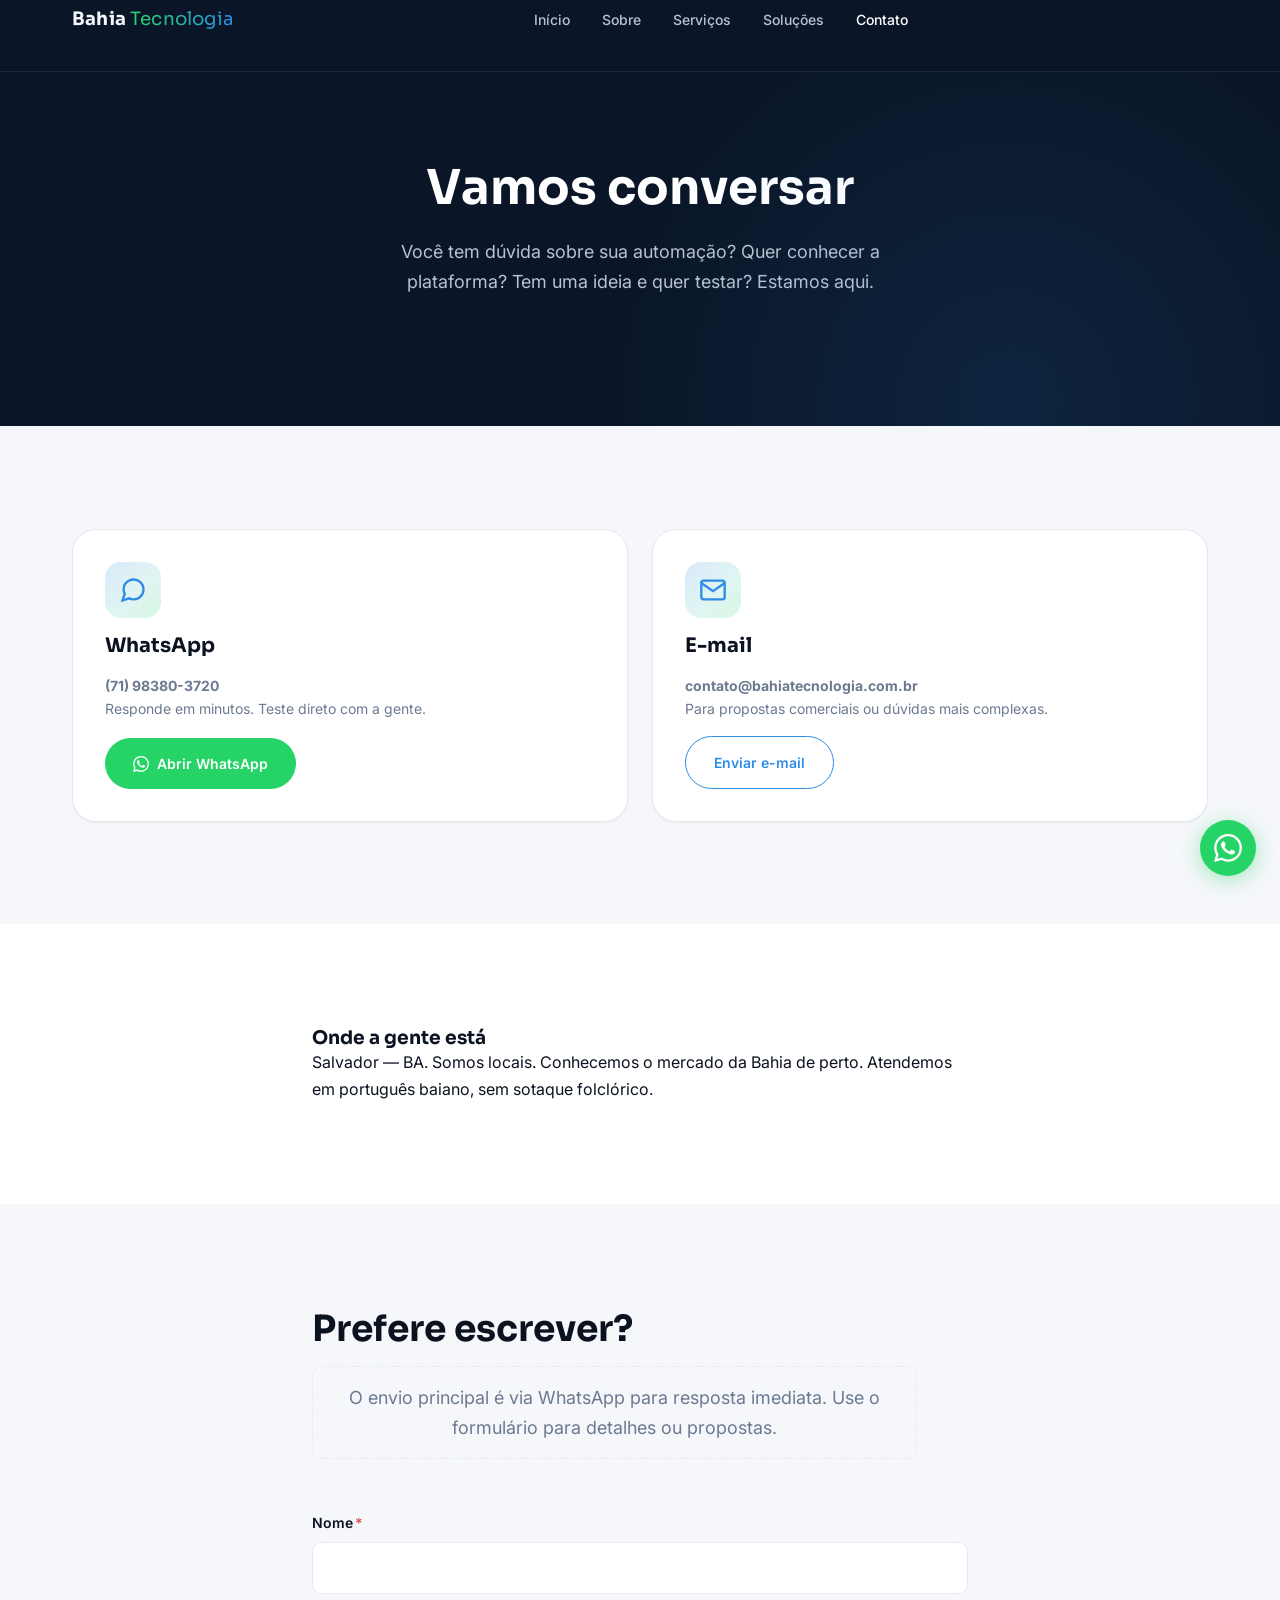
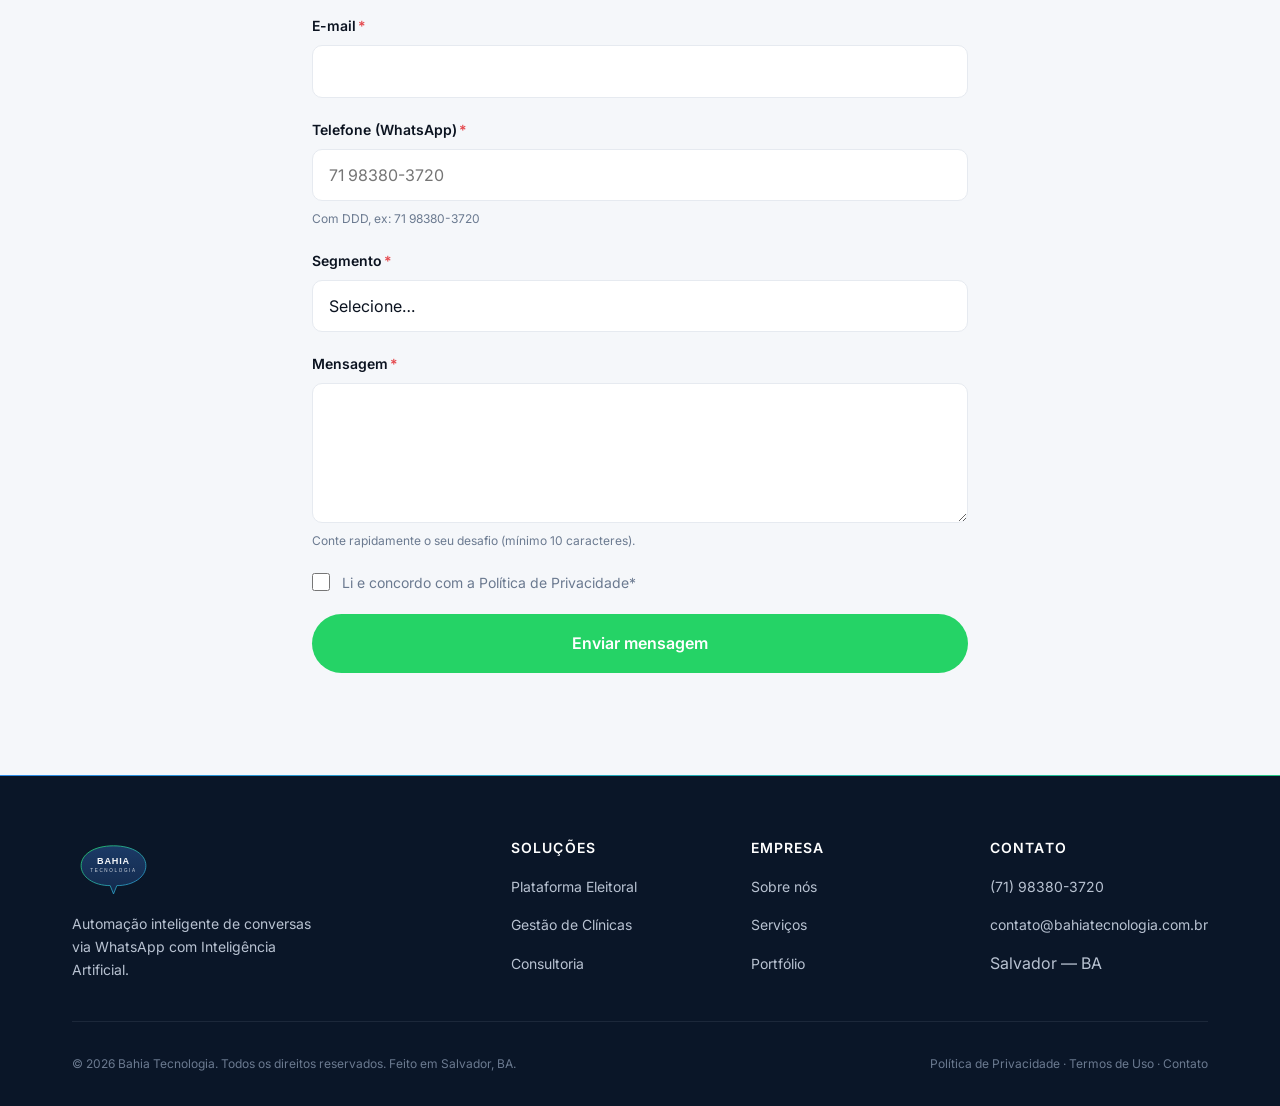
==== commit ce396425: "Refactor navigation and footer branding across multiple pages; replace SVG logos with a new logo ass" ====
--- a/contato/index.html
+++ b/contato/index.html
@@ -33,12 +33,7 @@
   <div class="container">
     <div class="navbar__inner">
       <a href="../index.html" class="navbar__logo" aria-label="Bahia Tecnologia — ir para a página inicial">
-        <svg xmlns="http://www.w3.org/2000/svg" viewBox="0 0 48 48" width="36" height="36" aria-hidden="true" focusable="false">
-  <defs><linearGradient id="nav-brand" x1="0" y1="0" x2="1" y2="1"><stop offset="0%" stop-color="#2E8BE6"/><stop offset="55%" stop-color="#1FB6A8"/><stop offset="100%" stop-color="#25D366"/></linearGradient></defs>
-  <path fill="url(#nav-brand)" d="M10 6 h18 a14 14 0 0 1 0 28 h-6 l-6 6 v-6 h-6 a4 4 0 0 1 -4 -4 V10 a4 4 0 0 1 4 -4 z M22 12 h6 a6 6 0 0 1 0 12 h-6 z M22 26 h7 a6 6 0 0 1 0 12 h-7 z" fill-rule="evenodd"/>
-  <g fill="#FFFFFF"><circle cx="15" cy="20" r="1.6"/><circle cx="20" cy="20" r="1.6"/><circle cx="25" cy="20" r="1.6"/></g>
-</svg>
-        <div class="navbar__logo-text"><strong>Bahia</strong><span>Tecnologia</span></div>
+        <span class="navbar__wordmark"><strong>Bahia</strong>&nbsp;<span class="wm-accent">Tecnologia</span></span>
       </a>
       <nav class="navbar__nav" role="navigation" aria-label="Navegação principal">
         <a href="../index.html">Início</a>
@@ -48,9 +43,6 @@
         <a href="index.html" aria-current="page">Contato</a>
       </nav>
       <div class="navbar__actions">
-        <a href="https://wa.me/5571983803720?text=Ol%C3%A1!%20Tenho%20interesse%20nas%20solu%C3%A7%C3%B5es%20da%20Bahia%20Tecnologia." class="btn btn-primary navbar__cta" target="_blank" rel="noopener noreferrer" aria-label="Conversar no WhatsApp (abre em nova aba)">
-          <svg viewBox="0 0 24 24" width="16" height="16" aria-hidden="true" focusable="false" style="fill:currentColor;flex-shrink:0"><path d="M17.472 14.382c-.297-.149-1.758-.867-2.03-.967-.273-.099-.471-.148-.67.15-.197.297-.767.966-.94 1.164-.173.199-.347.223-.644.075-.297-.15-1.255-.463-2.39-1.475-.883-.788-1.48-1.761-1.653-2.059-.173-.297-.018-.458.13-.606.134-.133.298-.347.446-.52.149-.174.198-.298.298-.497.099-.198.05-.371-.025-.52-.075-.149-.669-1.612-.916-2.207-.242-.579-.487-.5-.669-.51-.173-.008-.371-.01-.57-.01-.198 0-.52.074-.792.372-.272.297-1.04 1.016-1.04 2.479 0 1.462 1.065 2.875 1.213 3.074.149.198 2.096 3.2 5.077 4.487.709.306 1.262.489 1.694.625.712.227 1.36.195 1.871.118.571-.085 1.758-.719 2.006-1.413.248-.694.248-1.289.173-1.413-.074-.124-.272-.198-.57-.347m-5.421 7.403h-.004a9.87 9.87 0 01-5.031-1.378l-.361-.214-3.741.982.998-3.648-.235-.374a9.86 9.86 0 01-1.51-5.26c.001-5.45 4.436-9.884 9.888-9.884 2.64 0 5.122 1.03 6.988 2.898a9.825 9.825 0 012.893 6.994c-.003 5.45-4.437 9.884-9.885 9.884m8.413-18.297A11.815 11.815 0 0012.05 0C5.495 0 .16 5.335.157 11.892c0 2.096.547 4.142 1.588 5.945L.057 24l6.305-1.654a11.882 11.882 0 005.683 1.448h.005c6.554 0 11.89-5.335 11.893-11.893a11.821 11.821 0 00-3.48-8.413z"/></svg> Conversar no WhatsApp
-        </a>
         <button class="navbar__burger" aria-expanded="false" aria-controls="mobile-menu" aria-label="Abrir menu de navegação">
           <span></span><span></span><span></span>
         </button>
@@ -63,7 +55,6 @@
     <a href="../servicos/index.html">Serviços</a>
     <a href="../portifolio/index.html">Soluções</a>
     <a href="index.html" aria-current="page">Contato</a>
-    <a href="https://wa.me/5571983803720?text=Ol%C3%A1!%20Tenho%20interesse%20nas%20solu%C3%A7%C3%B5es%20da%20Bahia%20Tecnologia." class="btn btn-primary" target="_blank" rel="noopener noreferrer">Conversar no WhatsApp</a>
   </nav>
 </header>
 <main id="main">
@@ -164,17 +155,7 @@
     <div class="footer__grid">
       <div class="footer__brand">
         <a href="../index.html" aria-label="Bahia Tecnologia — página inicial">
-          <svg xmlns="http://www.w3.org/2000/svg" viewBox="0 0 220 56" width="160" height="40" role="img" aria-label="Bahia Tecnologia">
-  <defs><linearGradient id="ft-brand" x1="0" y1="0" x2="1" y2="1"><stop offset="0%" stop-color="#2E8BE6"/><stop offset="55%" stop-color="#1FB6A8"/><stop offset="100%" stop-color="#25D366"/></linearGradient></defs>
-  <g transform="translate(4,4)">
-    <path fill="url(#ft-brand)" d="M10 6 h18 a14 14 0 0 1 0 28 h-6 l-6 6 v-6 h-6 a4 4 0 0 1 -4 -4 V10 a4 4 0 0 1 4 -4 z M22 12 h6 a6 6 0 0 1 0 12 h-6 z M22 26 h7 a6 6 0 0 1 0 12 h-7 z" fill-rule="evenodd"/>
-    <g fill="#FFFFFF"><circle cx="15" cy="20" r="1.6"/><circle cx="20" cy="20" r="1.6"/><circle cx="25" cy="20" r="1.6"/></g>
-  </g>
-  <g font-family="Sora,'Plus Jakarta Sans',system-ui,sans-serif" fill="#FFFFFF">
-    <text x="68" y="28" font-size="22" font-weight="700">Bahia</text>
-    <text x="68" y="46" font-size="14" font-weight="400" fill="url(#ft-brand)">Tecnologia</text>
-  </g>
-</svg>
+          <img src="../assets/logo.svg" alt="Bahia Tecnologia" height="44" class="site-logo footer-logo">
         </a>
         <p>Automação inteligente de conversas via WhatsApp com Inteligência Artificial.</p>
       </div>
--- a/assets/css/styles.css
+++ b/assets/css/styles.css
@@ -1309,3 +1309,43 @@
     align-items: start;
   }
 }
+
+/* Site logo image */
+.site-logo {
+  height: 50px;
+  width: auto;
+  display: inline-block;
+  vertical-align: middle;
+}
+
+.footer-logo {
+  height: 56px;
+  width: auto;
+  display: block;
+  margin-bottom: var(--space-3);
+}
+
+/* Header text wordmark */
+.navbar__wordmark {
+  font-family: var(--font-display);
+  font-size: 1.15rem;
+  font-weight: 400;
+  color: var(--text-on-dark);
+  letter-spacing: 0.01em;
+  line-height: 1;
+  white-space: nowrap;
+  display: inline-flex;
+  align-items: center;
+}
+.navbar__wordmark strong {
+  font-weight: 700;
+  color: #F5F7FA;
+  -webkit-text-fill-color: #F5F7FA;
+}
+.navbar__wordmark .wm-accent {
+  background: linear-gradient(90deg, #25D366 0%, #2E8BE6 100%);
+  -webkit-background-clip: text;
+  -webkit-text-fill-color: transparent;
+  background-clip: text;
+  font-weight: 400;
+}
